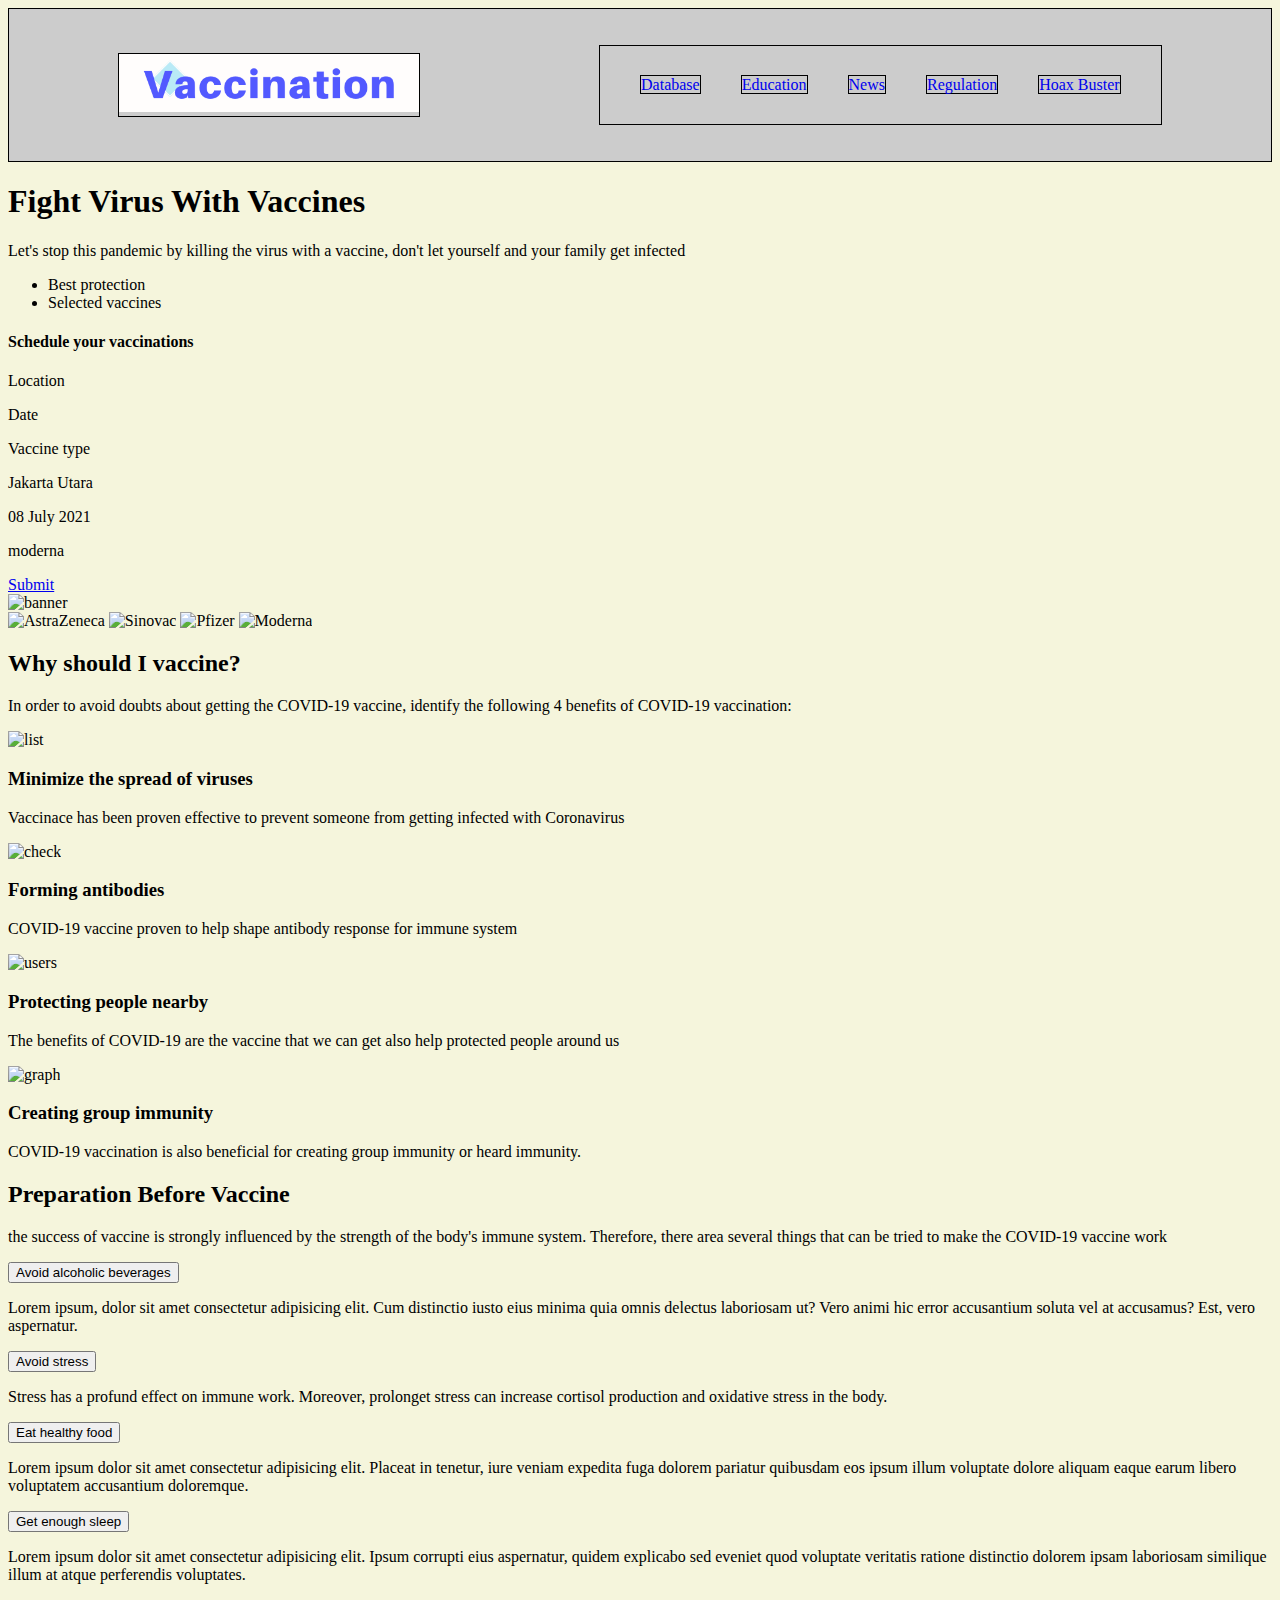
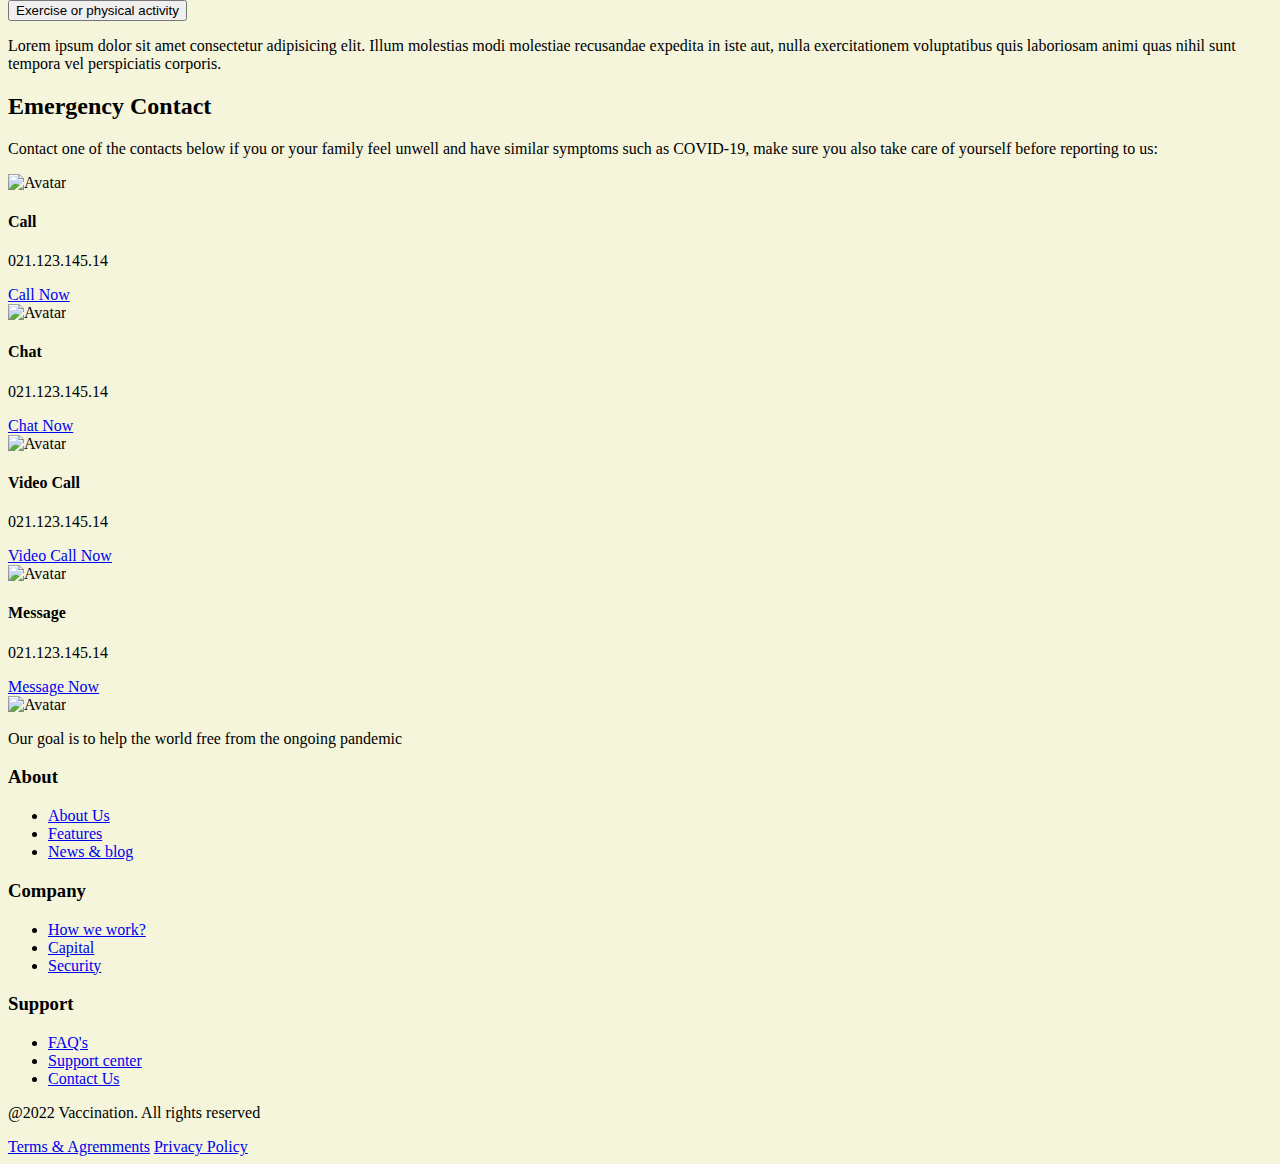
==== index.html @ 5065263d "add styles 1.0" ====
<!DOCTYPE html>
<html lang="en">
<head>
    <meta charset="UTF-8">
    <meta http-equiv="X-UA-Compatible" content="IE=edge">
    <meta name="viewport" content="width=device-width, initial-scale=1.0">
    <title>Vacunación</title>
    <link href="./styles/index.css" rel="stylesheet" type="text/css">
</head>
<body>
    <header>
        <nav class="flex-container container">
            <div class="caja">
                <img class="logo" src="./assets/img/vaccination-logo-short.png" alt="vacination-logo">
            </div>
            
            <ul class="flex-container">
                <li><a href="#database">Database</a></li>
                <li><a href="#education">Education</a></li>
                <li><a href="#news">News</a></li>
                <li><a href="#regulation">Regulation</a></li>
                <li><a href="#hoaxBuster">Hoax Buster</a></li>
            </ul>
        </nav>
        <div>
            <h1>Fight Virus With Vaccines</h1>
            <p>Let's stop this pandemic by killing the virus with a vaccine, don't let yourself and your family get infected</p>
            
            <ul>
                <li>
                    Best protection
                </li>
                <li>
                    Selected vaccines
                </li>
            </ul>

            <h4>Schedule your vaccinations</h4>
            <div>
                <p>Location</p>
                <p>Date</p>
                <p>Vaccine type</p>

                <p>Jakarta Utara</p>
                <p>08 July 2021</p>
                <p>moderna</p>

                <a href="#">Submit</a>
            </div>
            <img src="#" alt="banner">
        </div>
    </header>

    <div id="vaccines">
        <img src="#" alt="AstraZeneca">
        <img src="#" alt="Sinovac">
        <img src="#" alt="Pfizer">
        <img src="#" alt="Moderna">
    </div>

    <div>
        <h2>Why should  I vaccine?</h2>
        <p>In order to avoid doubts about getting the COVID-19 vaccine, identify the following 4 benefits of  COVID-19 vaccination:</p>

        <section>
            <img src="#" alt="list">
            <h3>Minimize the spread of viruses</h3>
            <p>Vaccinace has been proven effective to prevent someone from getting infected with Coronavirus</p>
        </section>

        <section>
            <img src="#" alt="check">
            <h3>Forming antibodies</h3>
            <p>COVID-19 vaccine proven to help shape antibody response for immune system</p>
        </section>

        <section>
            <img src="#" alt="users">
            <h3>Protecting people nearby</h3>
            <p>The benefits of COVID-19 are the vaccine that we can get also help protected people around us</p>
        </section>

        <section>
            <img src="#" alt="graph">
            <h3>Creating group immunity</h3>
            <p>COVID-19 vaccination is also beneficial for creating group immunity or heard immunity.</p>
        </section>
    </div>


    <section>
        <h2>Preparation Before Vaccine</h2>
        <p>the success of vaccine is strongly influenced by the strength of the body's immune system. Therefore, there area several things that can be tried to make the COVID-19 vaccine work</p>

        <button>Avoid alcoholic beverages</button>
        <div>
            <p>Lorem ipsum, dolor sit amet consectetur adipisicing elit. Cum distinctio iusto eius minima quia omnis delectus laboriosam ut? Vero animi hic error accusantium soluta vel at accusamus? Est, vero aspernatur.</p>
        </div>

        <button>Avoid stress</button>
        <div>
            <p>Stress has a profund effect on immune work. Moreover, prolonget stress can increase cortisol production and oxidative stress in the body.</p>
        </div>

        <button>Eat healthy food</button>
        <div>
            <p>Lorem ipsum dolor sit amet consectetur adipisicing elit. Placeat in tenetur, iure veniam expedita fuga dolorem pariatur quibusdam eos ipsum illum voluptate dolore aliquam eaque earum libero voluptatem accusantium doloremque.</p>
        </div>

        <button>Get enough sleep</button>
        <div>
            <p>Lorem ipsum dolor sit amet consectetur adipisicing elit. Ipsum corrupti eius aspernatur, quidem explicabo sed eveniet quod voluptate veritatis ratione distinctio dolorem ipsam laboriosam similique illum at atque perferendis voluptates.</p>
        </div>

        <button>Exercise or physical activity</button>
        <div>
            <p>Lorem ipsum dolor sit amet consectetur adipisicing elit. Illum molestias modi molestiae recusandae expedita in iste aut, nulla exercitationem voluptatibus quis laboriosam animi quas nihil sunt tempora vel perspiciatis corporis.</p>
        </div>
    </section>


    <div>
        <h2>Emergency Contact</h2>
        <p>Contact one of the contacts below if you or your family feel unwell and have similar symptoms such as COVID-19, make sure you also take care of yourself before reporting to us:</p>

        <div>
            <img src="img_avatar.png" alt="Avatar">
            
            <h4>Call</h4>
            <p>021.123.145.14</p>
            
            <a href="#">Call Now</a>
        </div>
        <div>
            <img src="img_avatar.png" alt="Avatar">
            
            <h4>Chat</h4>
            <p>021.123.145.14</p>
            
            <a href="#">Chat Now</a>
        </div>
        <div>
            <img src="img_avatar.png" alt="Avatar">
            
            <h4>Video Call</h4>
            <p>021.123.145.14</p>
            
            <a href="#">Video Call Now</a>
        </div>
        <div>
            <img src="img_avatar.png" alt="Avatar">
            
            <h4>Message</h4>
            <p>021.123.145.14</p>
            
            <a href="#">Message Now</a>
        </div>
    </div>
    
    <footer>
        <img src="img_avatar.png" alt="Avatar">
        <p>Our goal is to help the world free from the ongoing pandemic</p>


        <h3>About</h3>
        <ul>
            <li><a href="#about">About Us</a></li>
            <li><a href="#features">Features</a></li>
            <li><a href="#news">News & blog</a></li>
        </ul>

        <h3>Company</h3>
        <ul>
            <li><a href="#how-work">How we work?</a></li>
            <li><a href="#capital">Capital</a></li>
            <li><a href="#security">Security</a></li>
        </ul>

        <h3>Support</h3>
        <ul>
            <li><a href="#faq">FAQ's</a></li>
            <li><a href="#support">Support center</a></li>
            <li><a href="#contact">Contact Us</a></li>
        </ul>

        <p>@2022 Vaccination. All rights reserved</p>
        <a href="#">Terms & Agremments</a>
        <a href="#">Privacy Policy</a>
    </footer>
</body>
</html>
---- styles/index.css ----
body {
    background-color: beige;
}

.container {
    /* width: 90%; */
    margin: 0 auto;
}

.flex-container {
    border: 1px solid black;
    background: #ccc;
    padding: 20px;
    display: flex;
    flex-flow: row wrap;
    justify-content: space-around;
    align-items: center;
}

.caja {
    border: 1px solid black;
    width: 300px;
}

.flex-container li {
    list-style-type: none;
    padding: 10px 20px;
}

.flex-container li a {
    border: 1px solid black;
    text-decoration: none;
}

.logo {
    width: 100%;
}
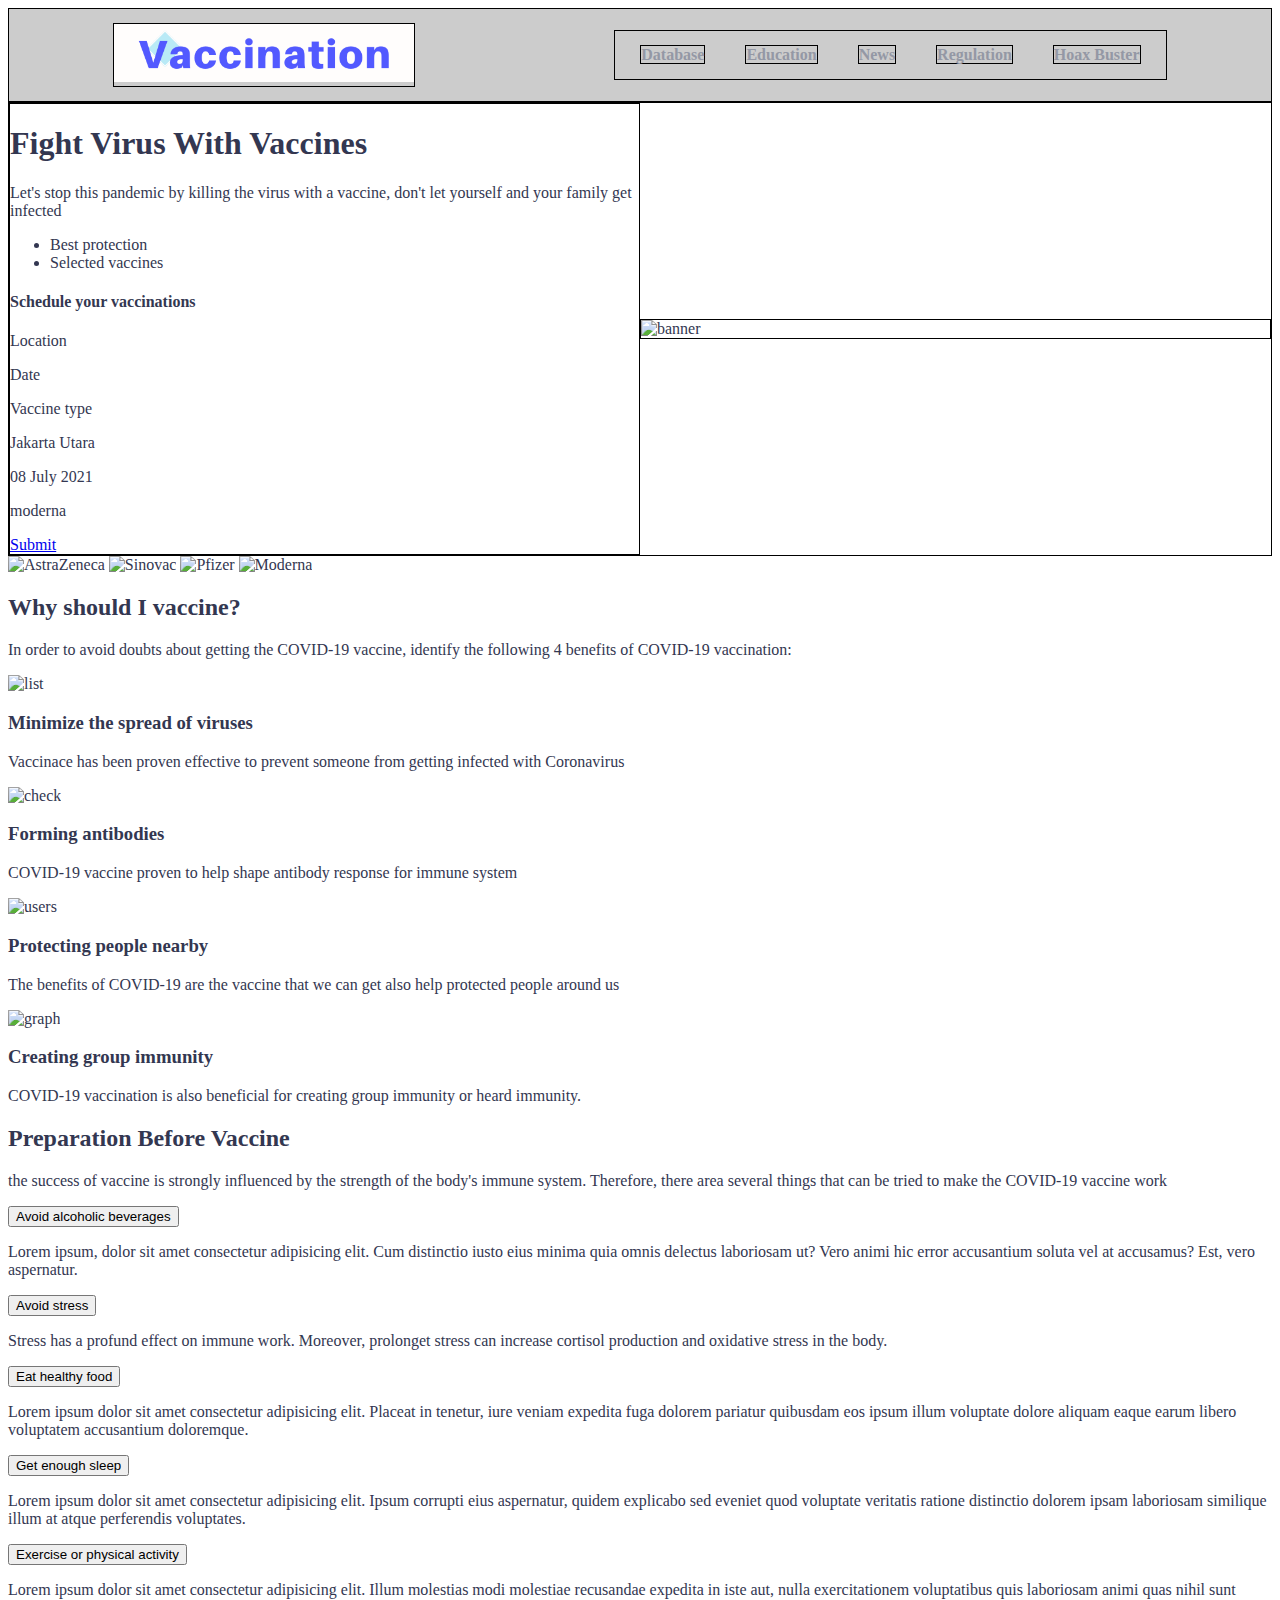
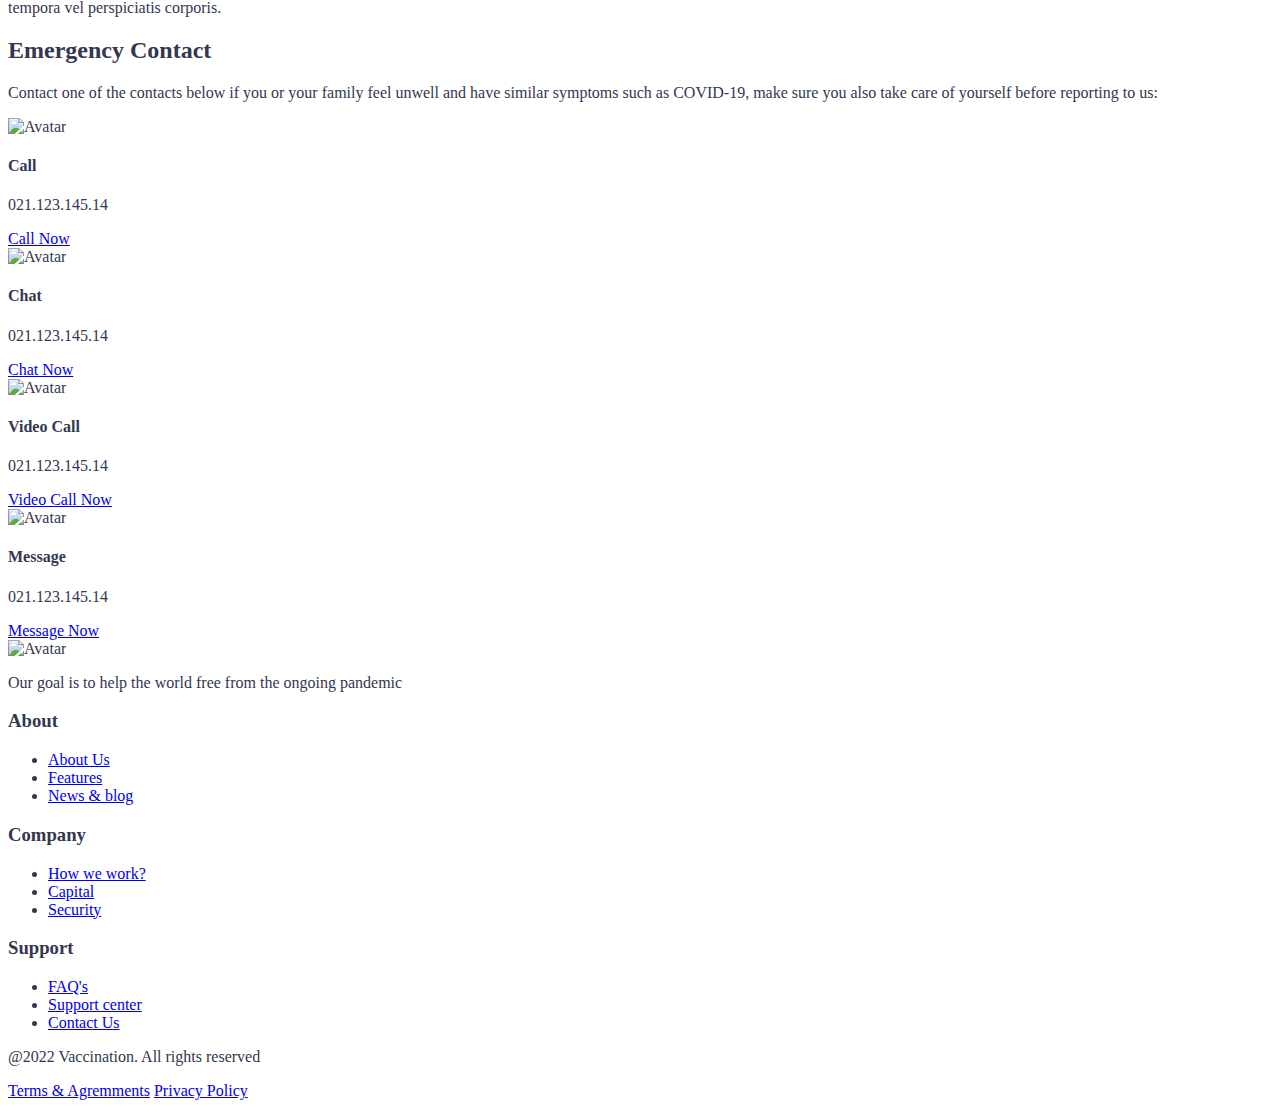
==== commit 57a676a6: "add styles 1.1" ====
--- a/index.html
+++ b/index.html
@@ -22,32 +22,37 @@
                 <li><a href="#hoaxBuster">Hoax Buster</a></li>
             </ul>
         </nav>
-        <div>
-            <h1>Fight Virus With Vaccines</h1>
-            <p>Let's stop this pandemic by killing the virus with a vaccine, don't let yourself and your family get infected</p>
+        <div class="caja-banner">
+            <div class="caja-text">
+                <h1>Fight Virus With Vaccines</h1>
+                <p>Let's stop this pandemic by killing the virus with a vaccine, don't let yourself and your family get infected</p>
+                
+                <ul>
+                    <li>
+                        Best protection
+                    </li>
+                    <li>
+                        Selected vaccines
+                    </li>
+                </ul>
+    
+                <h4>Schedule your vaccinations</h4>
+                <div>
+                    <p>Location</p>
+                    <p>Date</p>
+                    <p>Vaccine type</p>
+    
+                    <p>Jakarta Utara</p>
+                    <p>08 July 2021</p>
+                    <p>moderna</p>
+    
+                    <a href="#">Submit</a>
+                </div>
+            </div>
             
-            <ul>
-                <li>
-                    Best protection
-                </li>
-                <li>
-                    Selected vaccines
-                </li>
-            </ul>
-
-            <h4>Schedule your vaccinations</h4>
-            <div>
-                <p>Location</p>
-                <p>Date</p>
-                <p>Vaccine type</p>
-
-                <p>Jakarta Utara</p>
-                <p>08 July 2021</p>
-                <p>moderna</p>
-
-                <a href="#">Submit</a>
+            <div class="caja-img">
+                <img class="banner-principal" src="./assets/img/banner-vaccination-principal.jpg" alt="banner">
             </div>
-            <img src="#" alt="banner">
         </div>
     </header>
 
--- a/styles/index.css
+++ b/styles/index.css
@@ -1,5 +1,8 @@
 body {
-    background-color: beige;
+    font-family: 'Calibri';
+    /* color: #9498A5; */
+    color: #333751;
+    /* background-color: beige; */
 }
 
 .container {
@@ -10,7 +13,7 @@
 .flex-container {
     border: 1px solid black;
     background: #ccc;
-    padding: 20px;
+    padding: 5px;
     display: flex;
     flex-flow: row wrap;
     justify-content: space-around;
@@ -30,8 +33,31 @@
 .flex-container li a {
     border: 1px solid black;
     text-decoration: none;
+    color: #9498A5;
+    font-weight: bold;
 }
 
 .logo {
     width: 100%;
+}
+
+.caja-banner {
+    border: 1px solid black;
+    display: flex;
+    align-items: center;
+}
+
+.caja-text {
+    width: 50vw;
+    border: 1px solid black;
+}
+
+.caja-img {
+    width: 50vw;
+    border: 1px solid black;
+    background-size: cover;
+}
+
+.banner-principal {
+    width: 100%;
 }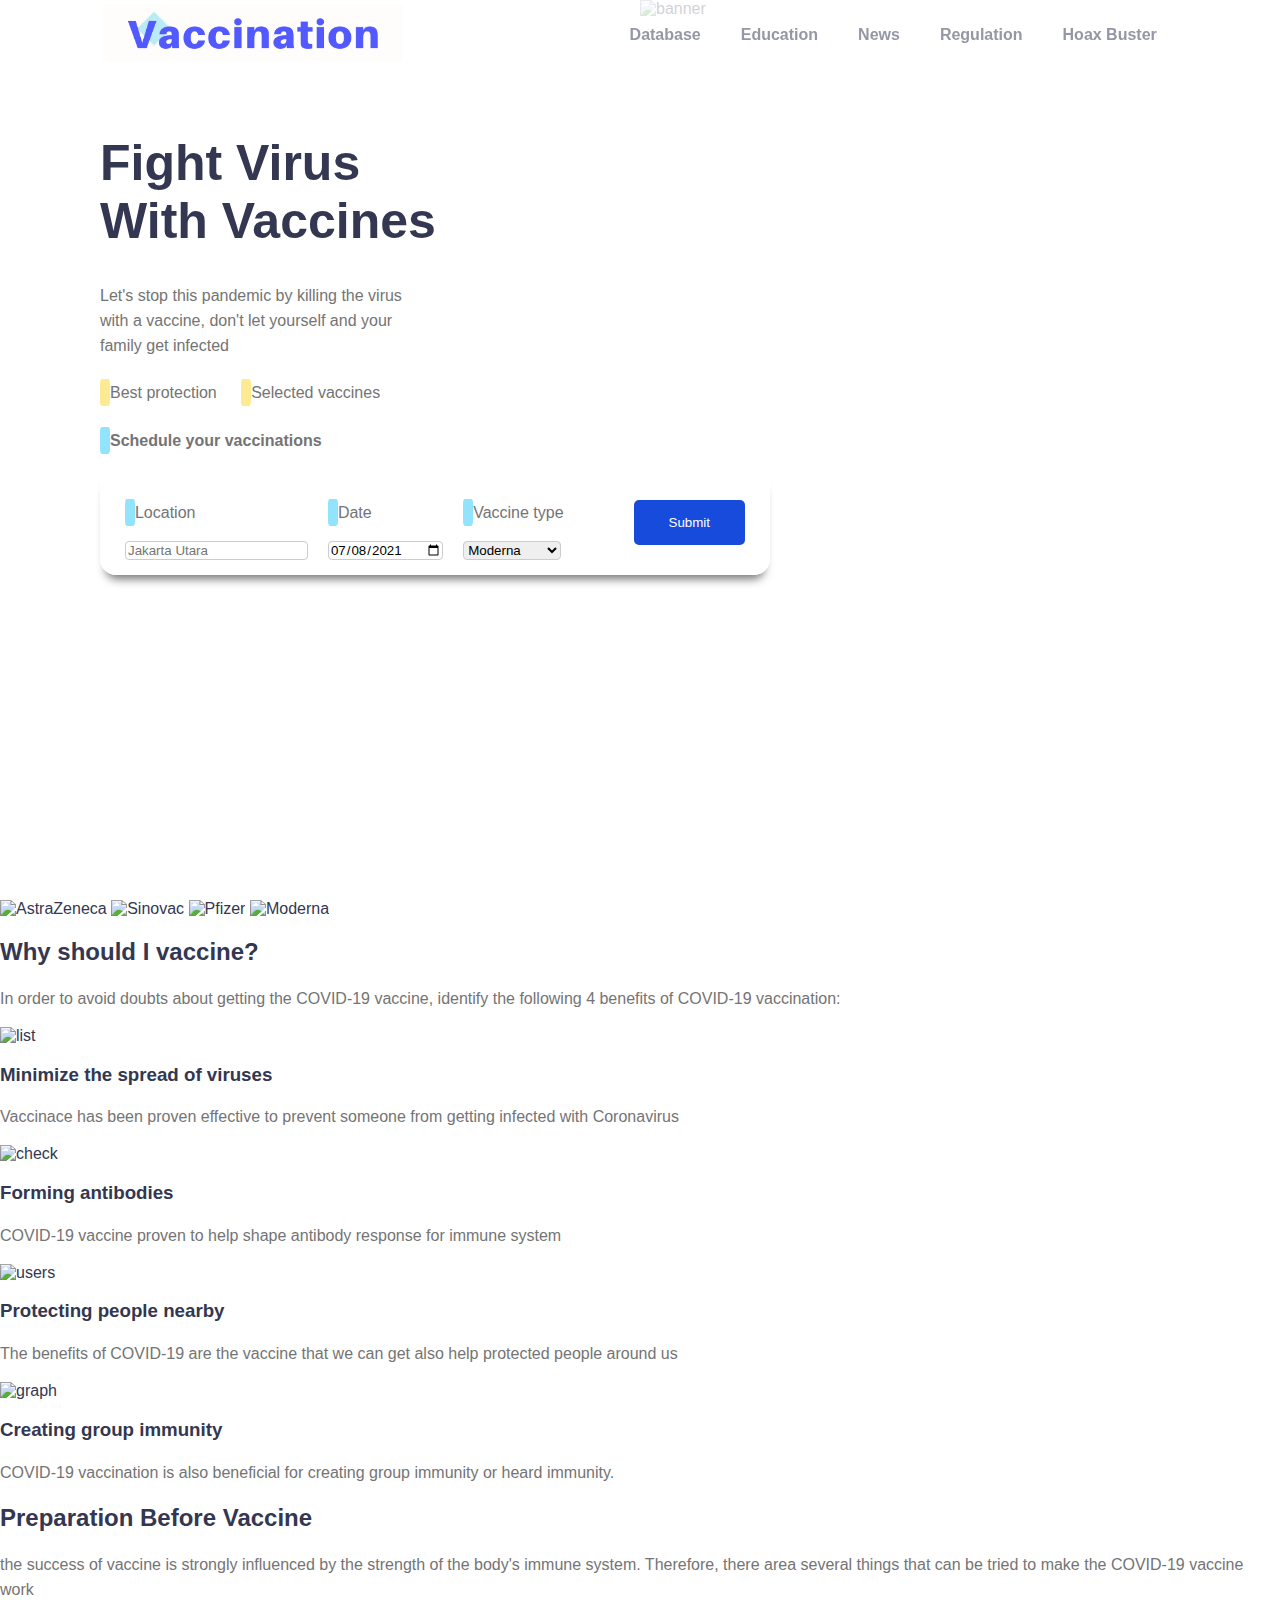
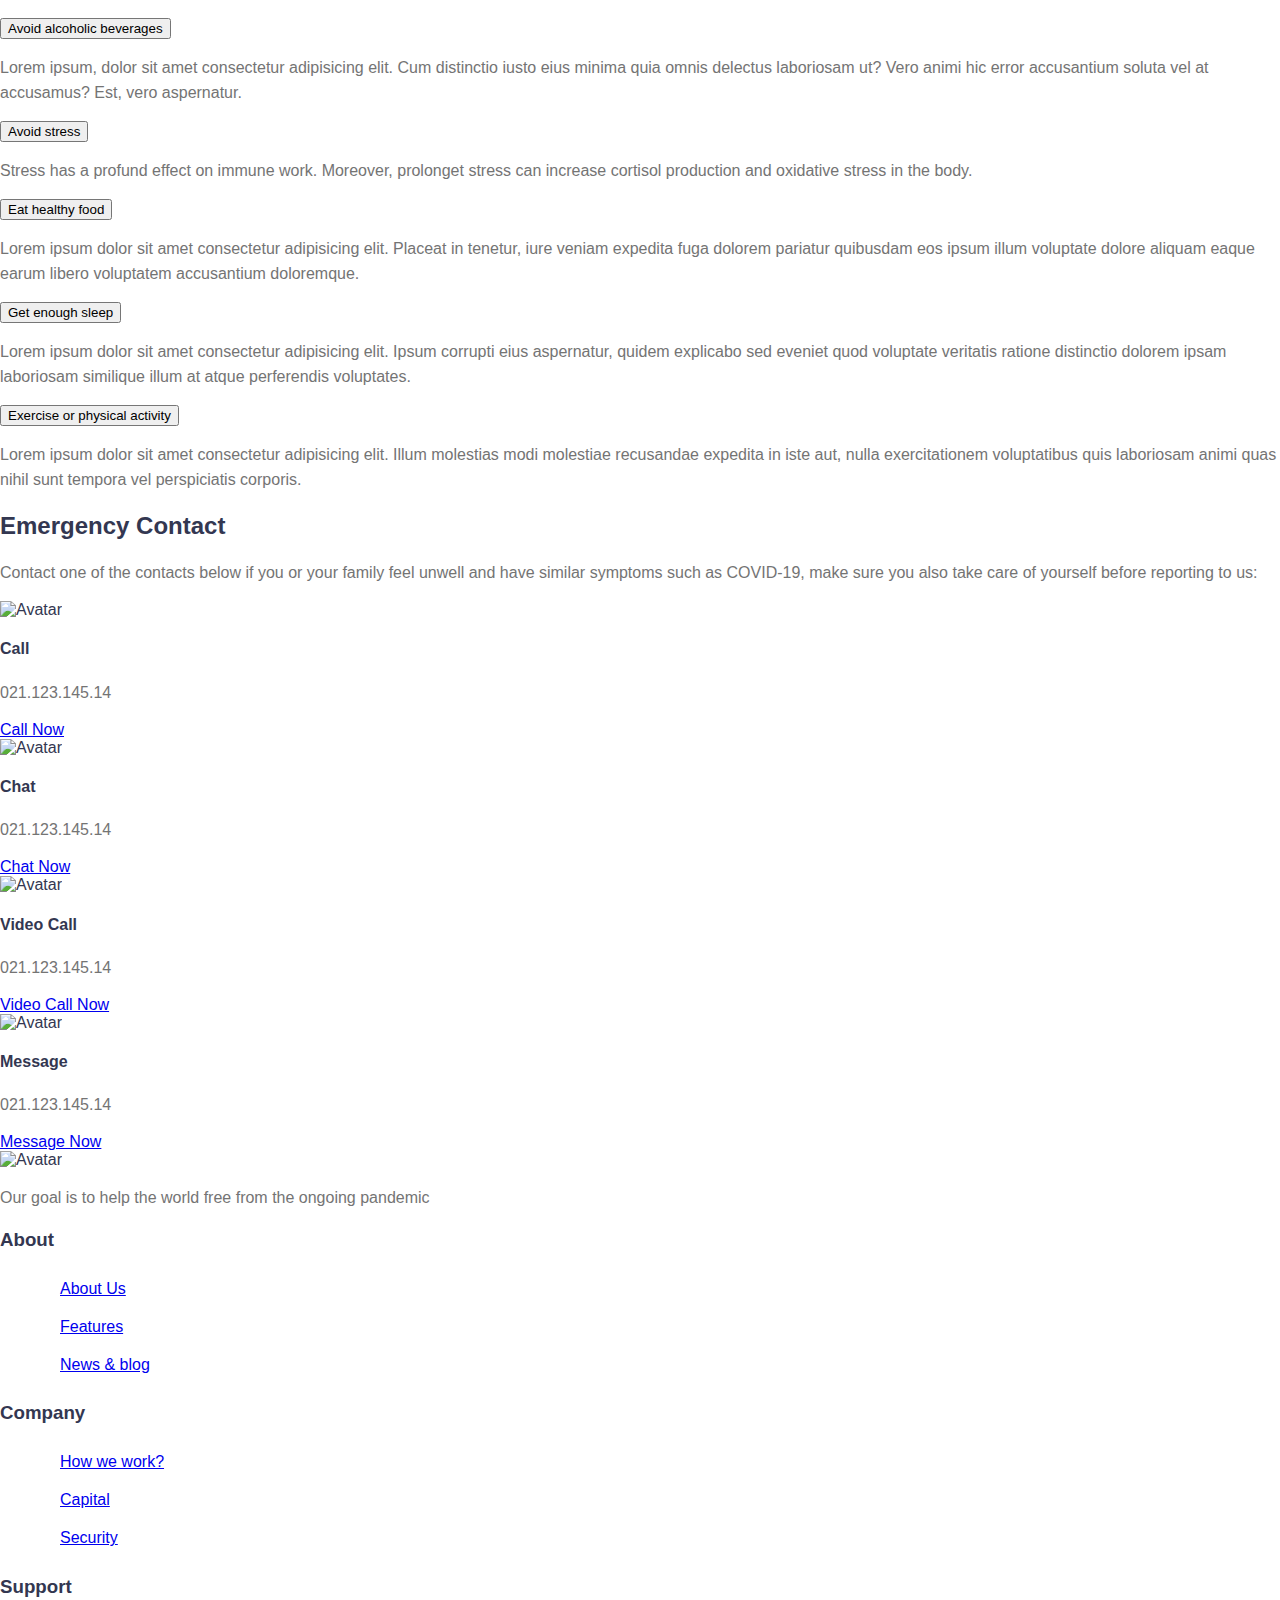
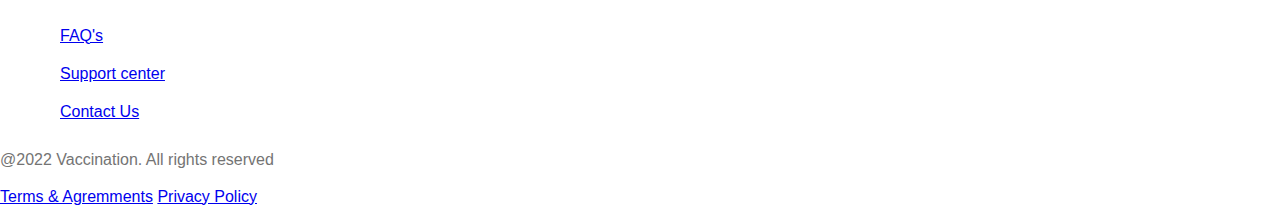
==== commit f0bd42ed: "add styles 1.2" ====
--- a/index.html
+++ b/index.html
@@ -5,48 +5,81 @@
     <meta http-equiv="X-UA-Compatible" content="IE=edge">
     <meta name="viewport" content="width=device-width, initial-scale=1.0">
     <title>Vacunación</title>
-    <link href="./styles/index.css" rel="stylesheet" type="text/css">
+    <link rel="stylesheet" href="./styles/index.css" type="text/css">
+    <script src="https://kit.fontawesome.com/80f89c982c.js" crossorigin="anonymous"></script>
 </head>
 <body>
-    <header>
-        <nav class="flex-container container">
-            <div class="caja">
-                <img class="logo" src="./assets/img/vaccination-logo-short.png" alt="vacination-logo">
-            </div>
-            
-            <ul class="flex-container">
-                <li><a href="#database">Database</a></li>
-                <li><a href="#education">Education</a></li>
-                <li><a href="#news">News</a></li>
-                <li><a href="#regulation">Regulation</a></li>
-                <li><a href="#hoaxBuster">Hoax Buster</a></li>
-            </ul>
-        </nav>
+
+    <div class="container">
+        <header>
+            <nav class="flex-container">
+                <div class="caja">
+                    <img class="logo" src="./assets/img/vaccination-logo-short.png" alt="vacination-logo">
+                </div>
+                
+                <ul class="flex-container">
+                    <li><a href="#database">Database</a></li>
+                    <li><a href="#education">Education</a></li>
+                    <li><a href="#news">News</a></li>
+                    <li><a href="#regulation">Regulation</a></li>
+                    <li><a href="#hoaxBuster">Hoax Buster</a></li>
+                </ul>
+            </nav>
+           
+        </header>
+
         <div class="caja-banner">
             <div class="caja-text">
-                <h1>Fight Virus With Vaccines</h1>
-                <p>Let's stop this pandemic by killing the virus with a vaccine, don't let yourself and your family get infected</p>
-                
-                <ul>
+                <h1>Fight Virus <br> With Vaccines</h1>
+                <p>Let's stop this pandemic by killing the virus 
+                    <br> with a vaccine, don't let yourself and your 
+                    <br> family get infected</p>
+                
+                <ul class="icons-list">
                     <li>
+                        <i class="fa-solid fa-shield-blank icon-yellow"></i>
                         Best protection
+
                     </li>
                     <li>
+                        <i class="fa-solid fa-star icon-yellow"></i>
                         Selected vaccines
                     </li>
                 </ul>
     
-                <h4>Schedule your vaccinations</h4>
-                <div>
-                    <p>Location</p>
-                    <p>Date</p>
-                    <p>Vaccine type</p>
-    
-                    <p>Jakarta Utara</p>
-                    <p>08 July 2021</p>
-                    <p>moderna</p>
-    
-                    <a href="#">Submit</a>
+                <p><i class="fa-solid fa-clock icon-blue"></i>
+                <strong>Schedule your vaccinations</strong></p>
+                <div class="schedule">
+
+                    <div>
+                        <p><i class="fa-solid fa-location-dot icon-blue"></i>
+                            Location</p>
+                        <!-- <p class="data-schedule">Jakarta Utara</p> -->
+                        <input type="text" id="cityVaccination" name="cityVaccination" placeholder="Jakarta Utara">
+                    </div>
+
+                    <div>
+                        <p><i class="fa-solid fa-calendar icon-blue"></i>
+                            Date</p>
+                        <!-- <p class="data-schedule">08 July 2021</p> -->
+                        <input type="date" id="dayVaccination" name="dayVaccination" value="2021-07-08">
+                    </div>
+
+                    <div>
+                        <p><i class="fa-solid fa-syringe icon-blue"></i>
+                            Vaccine type</p>
+                        <!-- <p class="data-schedule">Moderna</p> -->
+                        <select name="vaccine" id="vaccine">
+                            <option value="mderna">Moderna</option>
+                            <option value="astraZeneca">AstraZeneca</option>
+                            <option value="pfizer">Pfizer</option>
+                            <option value="sinovac">Sinovac</option>
+                        </select>
+                    </div>
+                   
+                    <div>
+                        <button class="btn-schedule">Submit</button>
+                    </div>
                 </div>
             </div>
             
@@ -54,143 +87,143 @@
                 <img class="banner-principal" src="./assets/img/banner-vaccination-principal.jpg" alt="banner">
             </div>
         </div>
-    </header>
-
-    <div id="vaccines">
-        <img src="#" alt="AstraZeneca">
-        <img src="#" alt="Sinovac">
-        <img src="#" alt="Pfizer">
-        <img src="#" alt="Moderna">
+
+        <div id="vaccines">
+            <img src="#" alt="AstraZeneca">
+            <img src="#" alt="Sinovac">
+            <img src="#" alt="Pfizer">
+            <img src="#" alt="Moderna">
+        </div>
+
+        <div>
+            <h2>Why should  I vaccine?</h2>
+            <p>In order to avoid doubts about getting the COVID-19 vaccine, identify the following 4 benefits of  COVID-19 vaccination:</p>
+
+            <section>
+                <img src="#" alt="list">
+                <h3>Minimize the spread of viruses</h3>
+                <p>Vaccinace has been proven effective to prevent someone from getting infected with Coronavirus</p>
+            </section>
+
+            <section>
+                <img src="#" alt="check">
+                <h3>Forming antibodies</h3>
+                <p>COVID-19 vaccine proven to help shape antibody response for immune system</p>
+            </section>
+
+            <section>
+                <img src="#" alt="users">
+                <h3>Protecting people nearby</h3>
+                <p>The benefits of COVID-19 are the vaccine that we can get also help protected people around us</p>
+            </section>
+
+            <section>
+                <img src="#" alt="graph">
+                <h3>Creating group immunity</h3>
+                <p>COVID-19 vaccination is also beneficial for creating group immunity or heard immunity.</p>
+            </section>
+        </div>
+
+
+        <section>
+            <h2>Preparation Before Vaccine</h2>
+            <p>the success of vaccine is strongly influenced by the strength of the body's immune system. Therefore, there area several things that can be tried to make the COVID-19 vaccine work</p>
+
+            <button>Avoid alcoholic beverages</button>
+            <div>
+                <p>Lorem ipsum, dolor sit amet consectetur adipisicing elit. Cum distinctio iusto eius minima quia omnis delectus laboriosam ut? Vero animi hic error accusantium soluta vel at accusamus? Est, vero aspernatur.</p>
+            </div>
+
+            <button>Avoid stress</button>
+            <div>
+                <p>Stress has a profund effect on immune work. Moreover, prolonget stress can increase cortisol production and oxidative stress in the body.</p>
+            </div>
+
+            <button>Eat healthy food</button>
+            <div>
+                <p>Lorem ipsum dolor sit amet consectetur adipisicing elit. Placeat in tenetur, iure veniam expedita fuga dolorem pariatur quibusdam eos ipsum illum voluptate dolore aliquam eaque earum libero voluptatem accusantium doloremque.</p>
+            </div>
+
+            <button>Get enough sleep</button>
+            <div>
+                <p>Lorem ipsum dolor sit amet consectetur adipisicing elit. Ipsum corrupti eius aspernatur, quidem explicabo sed eveniet quod voluptate veritatis ratione distinctio dolorem ipsam laboriosam similique illum at atque perferendis voluptates.</p>
+            </div>
+
+            <button>Exercise or physical activity</button>
+            <div>
+                <p>Lorem ipsum dolor sit amet consectetur adipisicing elit. Illum molestias modi molestiae recusandae expedita in iste aut, nulla exercitationem voluptatibus quis laboriosam animi quas nihil sunt tempora vel perspiciatis corporis.</p>
+            </div>
+        </section>
+
+
+        <div>
+            <h2>Emergency Contact</h2>
+            <p>Contact one of the contacts below if you or your family feel unwell and have similar symptoms such as COVID-19, make sure you also take care of yourself before reporting to us:</p>
+
+            <div>
+                <img src="img_avatar.png" alt="Avatar">
+                
+                <h4>Call</h4>
+                <p>021.123.145.14</p>
+                
+                <a href="#">Call Now</a>
+            </div>
+            <div>
+                <img src="img_avatar.png" alt="Avatar">
+                
+                <h4>Chat</h4>
+                <p>021.123.145.14</p>
+                
+                <a href="#">Chat Now</a>
+            </div>
+            <div>
+                <img src="img_avatar.png" alt="Avatar">
+                
+                <h4>Video Call</h4>
+                <p>021.123.145.14</p>
+                
+                <a href="#">Video Call Now</a>
+            </div>
+            <div>
+                <img src="img_avatar.png" alt="Avatar">
+                
+                <h4>Message</h4>
+                <p>021.123.145.14</p>
+                
+                <a href="#">Message Now</a>
+            </div>
+        </div>
+        
+        <footer>
+            <img src="img_avatar.png" alt="Avatar">
+            <p>Our goal is to help the world free from the ongoing pandemic</p>
+
+
+            <h3>About</h3>
+            <ul>
+                <li><a href="#about">About Us</a></li>
+                <li><a href="#features">Features</a></li>
+                <li><a href="#news">News & blog</a></li>
+            </ul>
+
+            <h3>Company</h3>
+            <ul>
+                <li><a href="#how-work">How we work?</a></li>
+                <li><a href="#capital">Capital</a></li>
+                <li><a href="#security">Security</a></li>
+            </ul>
+
+            <h3>Support</h3>
+            <ul>
+                <li><a href="#faq">FAQ's</a></li>
+                <li><a href="#support">Support center</a></li>
+                <li><a href="#contact">Contact Us</a></li>
+            </ul>
+
+            <p>@2022 Vaccination. All rights reserved</p>
+            <a href="#">Terms & Agremments</a>
+            <a href="#">Privacy Policy</a>
+        </footer>
     </div>
-
-    <div>
-        <h2>Why should  I vaccine?</h2>
-        <p>In order to avoid doubts about getting the COVID-19 vaccine, identify the following 4 benefits of  COVID-19 vaccination:</p>
-
-        <section>
-            <img src="#" alt="list">
-            <h3>Minimize the spread of viruses</h3>
-            <p>Vaccinace has been proven effective to prevent someone from getting infected with Coronavirus</p>
-        </section>
-
-        <section>
-            <img src="#" alt="check">
-            <h3>Forming antibodies</h3>
-            <p>COVID-19 vaccine proven to help shape antibody response for immune system</p>
-        </section>
-
-        <section>
-            <img src="#" alt="users">
-            <h3>Protecting people nearby</h3>
-            <p>The benefits of COVID-19 are the vaccine that we can get also help protected people around us</p>
-        </section>
-
-        <section>
-            <img src="#" alt="graph">
-            <h3>Creating group immunity</h3>
-            <p>COVID-19 vaccination is also beneficial for creating group immunity or heard immunity.</p>
-        </section>
-    </div>
-
-
-    <section>
-        <h2>Preparation Before Vaccine</h2>
-        <p>the success of vaccine is strongly influenced by the strength of the body's immune system. Therefore, there area several things that can be tried to make the COVID-19 vaccine work</p>
-
-        <button>Avoid alcoholic beverages</button>
-        <div>
-            <p>Lorem ipsum, dolor sit amet consectetur adipisicing elit. Cum distinctio iusto eius minima quia omnis delectus laboriosam ut? Vero animi hic error accusantium soluta vel at accusamus? Est, vero aspernatur.</p>
-        </div>
-
-        <button>Avoid stress</button>
-        <div>
-            <p>Stress has a profund effect on immune work. Moreover, prolonget stress can increase cortisol production and oxidative stress in the body.</p>
-        </div>
-
-        <button>Eat healthy food</button>
-        <div>
-            <p>Lorem ipsum dolor sit amet consectetur adipisicing elit. Placeat in tenetur, iure veniam expedita fuga dolorem pariatur quibusdam eos ipsum illum voluptate dolore aliquam eaque earum libero voluptatem accusantium doloremque.</p>
-        </div>
-
-        <button>Get enough sleep</button>
-        <div>
-            <p>Lorem ipsum dolor sit amet consectetur adipisicing elit. Ipsum corrupti eius aspernatur, quidem explicabo sed eveniet quod voluptate veritatis ratione distinctio dolorem ipsam laboriosam similique illum at atque perferendis voluptates.</p>
-        </div>
-
-        <button>Exercise or physical activity</button>
-        <div>
-            <p>Lorem ipsum dolor sit amet consectetur adipisicing elit. Illum molestias modi molestiae recusandae expedita in iste aut, nulla exercitationem voluptatibus quis laboriosam animi quas nihil sunt tempora vel perspiciatis corporis.</p>
-        </div>
-    </section>
-
-
-    <div>
-        <h2>Emergency Contact</h2>
-        <p>Contact one of the contacts below if you or your family feel unwell and have similar symptoms such as COVID-19, make sure you also take care of yourself before reporting to us:</p>
-
-        <div>
-            <img src="img_avatar.png" alt="Avatar">
-            
-            <h4>Call</h4>
-            <p>021.123.145.14</p>
-            
-            <a href="#">Call Now</a>
-        </div>
-        <div>
-            <img src="img_avatar.png" alt="Avatar">
-            
-            <h4>Chat</h4>
-            <p>021.123.145.14</p>
-            
-            <a href="#">Chat Now</a>
-        </div>
-        <div>
-            <img src="img_avatar.png" alt="Avatar">
-            
-            <h4>Video Call</h4>
-            <p>021.123.145.14</p>
-            
-            <a href="#">Video Call Now</a>
-        </div>
-        <div>
-            <img src="img_avatar.png" alt="Avatar">
-            
-            <h4>Message</h4>
-            <p>021.123.145.14</p>
-            
-            <a href="#">Message Now</a>
-        </div>
-    </div>
-    
-    <footer>
-        <img src="img_avatar.png" alt="Avatar">
-        <p>Our goal is to help the world free from the ongoing pandemic</p>
-
-
-        <h3>About</h3>
-        <ul>
-            <li><a href="#about">About Us</a></li>
-            <li><a href="#features">Features</a></li>
-            <li><a href="#news">News & blog</a></li>
-        </ul>
-
-        <h3>Company</h3>
-        <ul>
-            <li><a href="#how-work">How we work?</a></li>
-            <li><a href="#capital">Capital</a></li>
-            <li><a href="#security">Security</a></li>
-        </ul>
-
-        <h3>Support</h3>
-        <ul>
-            <li><a href="#faq">FAQ's</a></li>
-            <li><a href="#support">Support center</a></li>
-            <li><a href="#contact">Contact Us</a></li>
-        </ul>
-
-        <p>@2022 Vaccination. All rights reserved</p>
-        <a href="#">Terms & Agremments</a>
-        <a href="#">Privacy Policy</a>
-    </footer>
 </body>
 </html>--- a/styles/index.css
+++ b/styles/index.css
@@ -1,7 +1,10 @@
 body {
-    font-family: 'Calibri';
+    /* font-family: 'Calibri'; */
     /* color: #9498A5; */
+    /* font-family:'Lucida Sans', 'Lucida Sans Regular', 'Lucida Grande', 'Lucida Sans Unicode', Geneva, Verdana, sans-serif; */
+    font-family: Verdana, Geneva, Tahoma, sans-serif;
     color: #333751;
+    margin: 0px;
     /* background-color: beige; */
 }
 
@@ -10,10 +13,14 @@
     margin: 0 auto;
 }
 
+nav {
+    position: fixed;
+    background-color: #ffffffc5;
+    width: 100%;
+}
+
 .flex-container {
-    border: 1px solid black;
-    background: #ccc;
-    padding: 5px;
+    padding: 0px 0px 0px 0px;
     display: flex;
     flex-flow: row wrap;
     justify-content: space-around;
@@ -21,17 +28,16 @@
 }
 
 .caja {
-    border: 1px solid black;
     width: 300px;
 }
 
-.flex-container li {
+li {
     list-style-type: none;
     padding: 10px 20px;
 }
 
 .flex-container li a {
-    border: 1px solid black;
+    /* border: 1px solid black; */
     text-decoration: none;
     color: #9498A5;
     font-weight: bold;
@@ -42,22 +48,94 @@
 }
 
 .caja-banner {
-    border: 1px solid black;
+    height: 100vh;
     display: flex;
-    align-items: center;
+    align-items: stretch;
+    justify-content: center;
 }
 
 .caja-text {
-    width: 50vw;
-    border: 1px solid black;
+    width: calc(50vw - 200px);
+    margin: 0 auto;
+    padding: 100px;
+}
+
+h1 {
+    font-size: 50px;
+    color: #333751;
+}
+
+p {
+    color:#747474;
+    line-height: 25px;
 }
 
 .caja-img {
     width: 50vw;
-    border: 1px solid black;
-    background-size: cover;
+    z-index: -1;
 }
 
 .banner-principal {
     width: 100%;
-}+    height: 100vh;
+    background-position: center center;
+    object-fit: cover;
+}
+
+.icons-list, .icons-list li:first-child{
+    padding: 0px;
+}
+
+.icons-list li {
+    display: inline-block;
+    color:#747474;
+}
+
+.icon-yellow {
+    background-color: #fcdb4696;
+    padding: 5px;
+    color: #ffd900ef;
+    border-radius: 20%;
+}
+
+.icon-blue {
+    background-color: #46d1fc96;
+    padding: 5px;
+    color: #00ccffef;
+    border-radius: 20%;
+}
+
+.schedule {
+    display: flex;
+    flex-flow: row wrap;
+    align-items: center;
+    justify-content: space-around;
+    width: 50vw;
+    padding: 15px;
+    /* border: 1px solid black; */
+    background-color: #ffffffc5;
+    box-shadow: 0px 10px 10px -6px #747474;
+    border-radius: 16px;
+}
+
+.data-schedule {
+    padding-left: 30px;
+    font-size: 15px;
+    font-weight: bold;
+}
+
+.btn-schedule {
+    background-color: #164BDC;
+    color: white;
+    border-radius: 5px;
+    border: none;
+    padding: 15px 35px;
+    margin-left: 50px;
+    /* border: 1px solid black; */
+}
+
+input, select{
+    border-radius: 4px;
+    border: 1px solid #ccc;
+    font-family: Verdana, Geneva, Tahoma, sans-serif;
+}
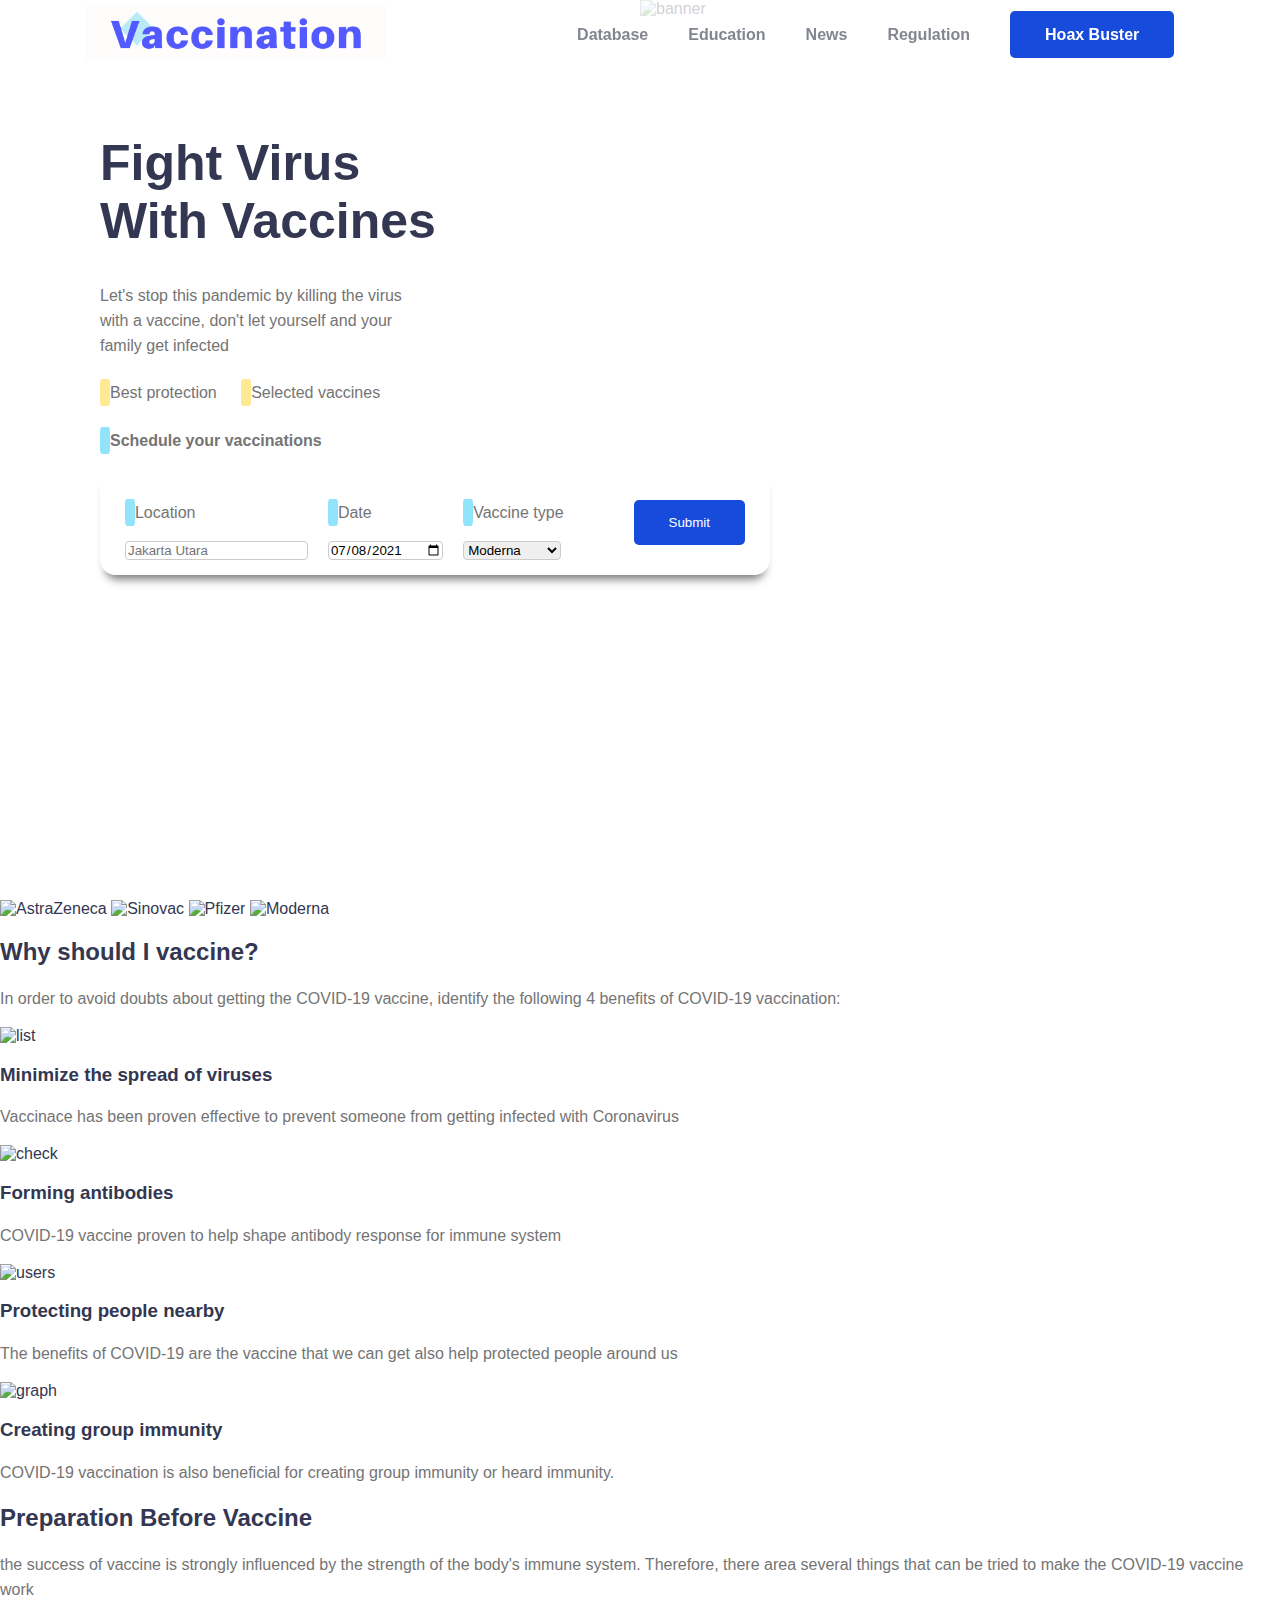
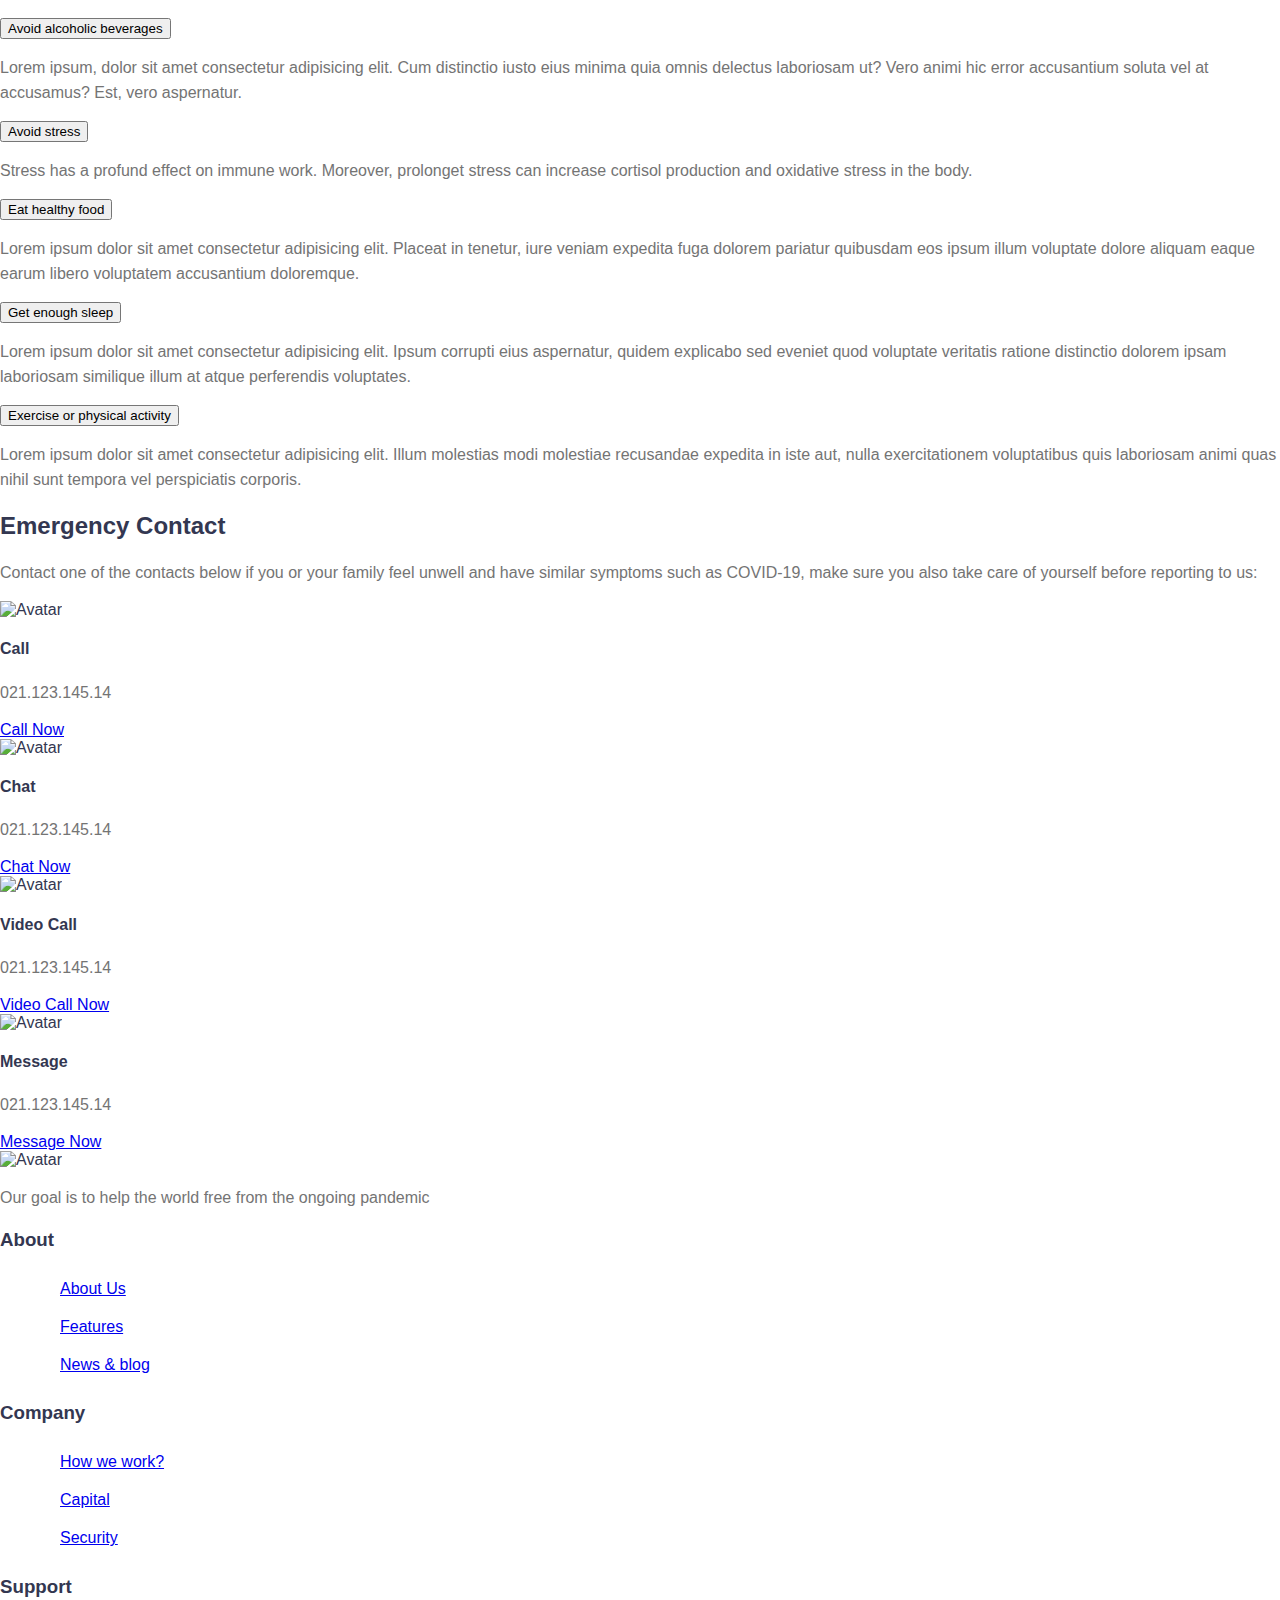
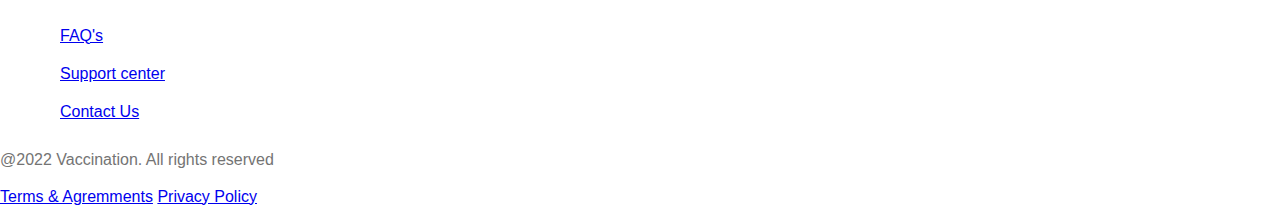
==== commit 06cc1d65: "add styles 1.3" ====
--- a/index.html
+++ b/index.html
@@ -22,7 +22,7 @@
                     <li><a href="#education">Education</a></li>
                     <li><a href="#news">News</a></li>
                     <li><a href="#regulation">Regulation</a></li>
-                    <li><a href="#hoaxBuster">Hoax Buster</a></li>
+                    <li><a class="btn-nav" href="#hoaxBuster">Hoax Buster</a></li>
                 </ul>
             </nav>
            
--- a/styles/index.css
+++ b/styles/index.css
@@ -39,7 +39,7 @@
 .flex-container li a {
     /* border: 1px solid black; */
     text-decoration: none;
-    color: #9498A5;
+    color: #838691;
     font-weight: bold;
 }
 
@@ -134,6 +134,14 @@
     /* border: 1px solid black; */
 }
 
+.flex-container li .btn-nav {
+    background-color: #164BDC;
+    color: white;
+    border-radius: 5px;
+    border: none;
+    padding: 15px 35px;
+}
+
 input, select{
     border-radius: 4px;
     border: 1px solid #ccc;
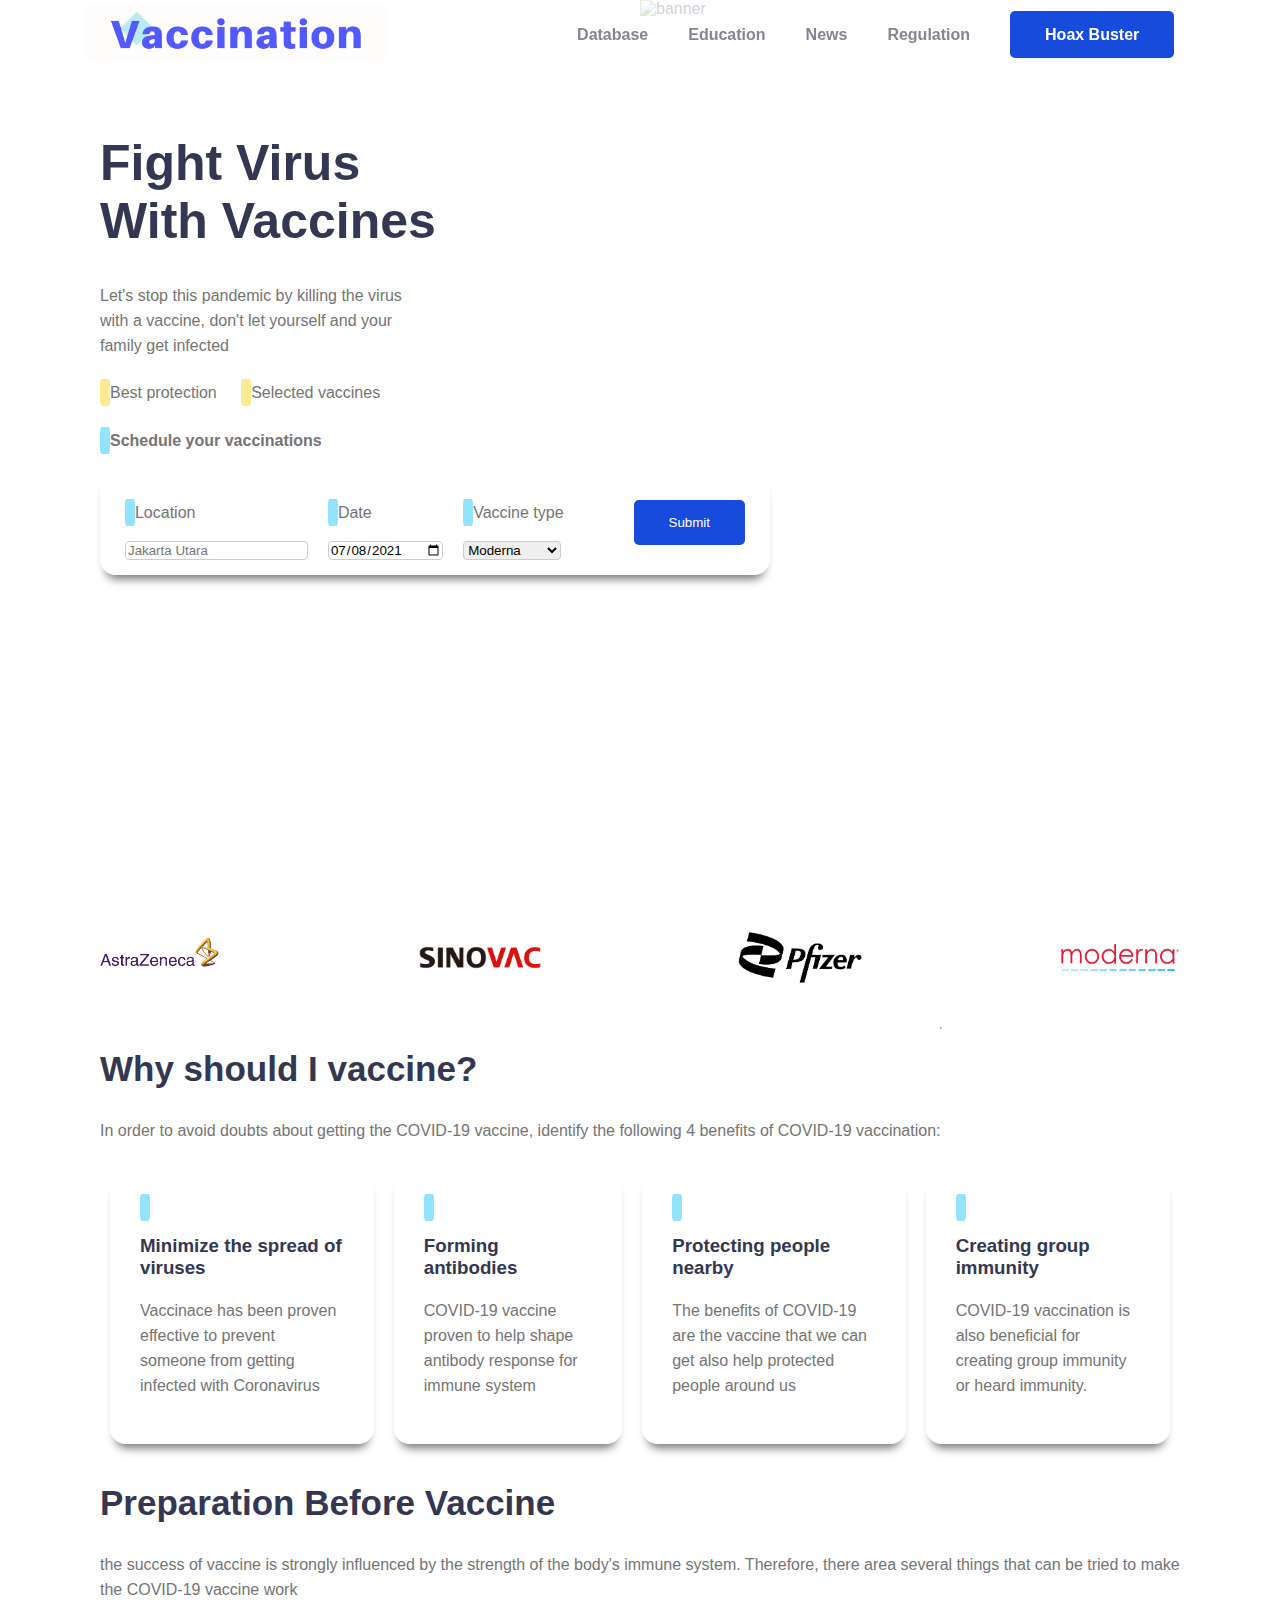
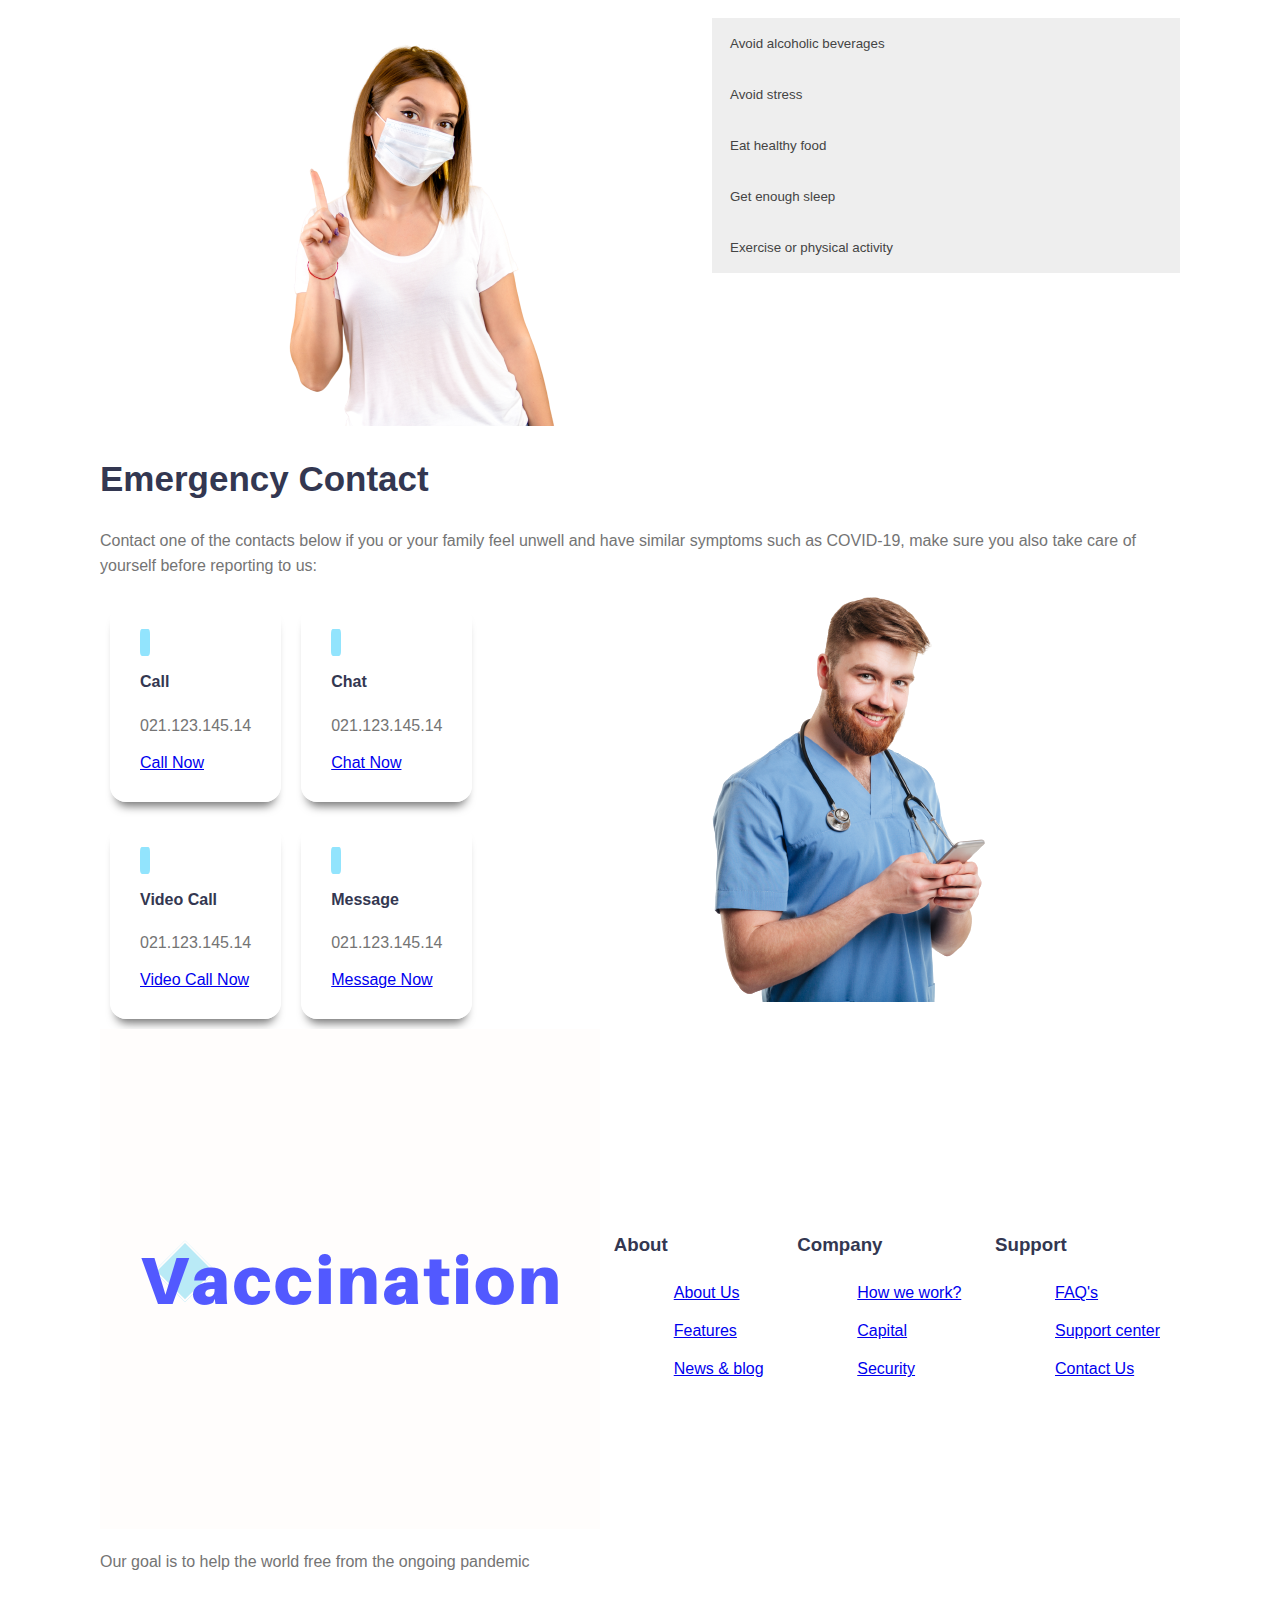
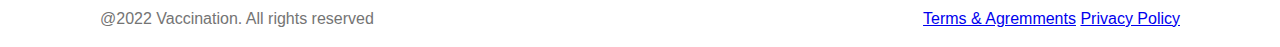
==== commit 4f5675c6: "add styles 1.4" ====
--- a/index.html
+++ b/index.html
@@ -88,142 +88,189 @@
             </div>
         </div>
 
-        <div id="vaccines">
-            <img src="#" alt="AstraZeneca">
-            <img src="#" alt="Sinovac">
-            <img src="#" alt="Pfizer">
-            <img src="#" alt="Moderna">
-        </div>
-
-        <div>
-            <h2>Why should  I vaccine?</h2>
-            <p>In order to avoid doubts about getting the COVID-19 vaccine, identify the following 4 benefits of  COVID-19 vaccination:</p>
-
-            <section>
-                <img src="#" alt="list">
-                <h3>Minimize the spread of viruses</h3>
-                <p>Vaccinace has been proven effective to prevent someone from getting infected with Coronavirus</p>
-            </section>
-
-            <section>
-                <img src="#" alt="check">
-                <h3>Forming antibodies</h3>
-                <p>COVID-19 vaccine proven to help shape antibody response for immune system</p>
-            </section>
-
-            <section>
-                <img src="#" alt="users">
-                <h3>Protecting people nearby</h3>
-                <p>The benefits of COVID-19 are the vaccine that we can get also help protected people around us</p>
-            </section>
-
-            <section>
-                <img src="#" alt="graph">
-                <h3>Creating group immunity</h3>
-                <p>COVID-19 vaccination is also beneficial for creating group immunity or heard immunity.</p>
-            </section>
-        </div>
-
-
-        <section>
+        <section id="vaccines" class="caja-vaccines">
+            <div class="vaccine"><img src="./assets/img/logo-astrazeneca.png" alt="AstraZeneca"></div>
+            <div class="vaccine"><img src="./assets/img/logo-sinovac.png" alt="Sinovac"></div>
+            <div class="vaccine"><img src="./assets/img/logo-pfizer.png" alt="Pfizer"></div>
+            <div class="vaccine"><img src="./assets/img/logo-moderna.png" alt="Moderna"></div>
+        </section>
+
+        <section id="why" class="section-container">
+            <div class="why-should">
+                <div>
+                    <h2>Why should  I vaccine?</h2>
+                    <p>In order to avoid doubts about getting the COVID-19 vaccine, identify the following 4 benefits of  COVID-19 vaccination:</p>
+                </div>
+
+                <div>
+                    <hr>
+                </div>
+            </div>
+
+            <div class="reasons">            
+                <div class="caja-reason">
+                    <i class="fa-solid fa-sliders icon-blue"></i>
+                    <h3>Minimize the spread of viruses</h3>
+                    <p>Vaccinace has been proven effective to prevent someone from getting infected with Coronavirus</p>
+                </div>
+
+                <div class="caja-reason">
+                    <i class="fa-solid fa-shield-blank icon-blue"></i>
+                    <h3>Forming antibodies</h3>
+                    <p>COVID-19 vaccine proven to help shape antibody response for immune system</p>
+                </div>
+
+                <div class="caja-reason">
+                    <i class="fa-solid fa-users icon-blue"></i>
+                    <h3>Protecting people nearby</h3>
+                    <p>The benefits of COVID-19 are the vaccine that we can get also help protected people around us</p>
+                </div>
+
+                <div class="caja-reason">
+                    <i class="fa-solid fa-chart-line icon-blue"></i>
+                    <h3>Creating group immunity</h3>
+                    <p>COVID-19 vaccination is also beneficial for creating group immunity or heard immunity.</p>
+                </div>
+            </div>
+        </section>
+
+
+        <section class="section-container">
             <h2>Preparation Before Vaccine</h2>
             <p>the success of vaccine is strongly influenced by the strength of the body's immune system. Therefore, there area several things that can be tried to make the COVID-19 vaccine work</p>
 
-            <button>Avoid alcoholic beverages</button>
+            <div class="caja-preparation">
+                <div>
+                    <img src="./assets/img/banner-secondary.png">
+                </div>
+                
+                <div>
+                    <button class="accordion">Avoid alcoholic beverages</button>
+                    <div class="panel">
+                        <p>Lorem ipsum, dolor sit amet consectetur adipisicing elit. Cum distinctio iusto eius minima quia omnis delectus laboriosam ut? Vero animi hic error accusantium soluta vel at accusamus? Est, vero aspernatur.</p>
+                    </div>
+
+                    <button class="accordion">Avoid stress</button>
+                    <div class="panel">
+                        <p>Stress has a profund effect on immune work. Moreover, prolonget stress can increase cortisol production and oxidative stress in the body.</p>
+                    </div>
+
+                    <button class="accordion">Eat healthy food</button>
+                    <div class="panel">
+                        <p>Lorem ipsum dolor sit amet consectetur adipisicing elit. Placeat in tenetur, iure veniam expedita fuga dolorem pariatur quibusdam eos ipsum illum voluptate dolore aliquam eaque earum libero voluptatem accusantium doloremque.</p>
+                    </div>
+
+                    <button class="accordion">Get enough sleep</button>
+                    <div class="panel">
+                        <p>Lorem ipsum dolor sit amet consectetur adipisicing elit. Ipsum corrupti eius aspernatur, quidem explicabo sed eveniet quod voluptate veritatis ratione distinctio dolorem ipsam laboriosam similique illum at atque perferendis voluptates.</p>
+                    </div>
+
+                    <button class="accordion">Exercise or physical activity</button>
+                    <div class="panel">
+                        <p>Lorem ipsum dolor sit amet consectetur adipisicing elit. Illum molestias modi molestiae recusandae expedita in iste aut, nulla exercitationem voluptatibus quis laboriosam animi quas nihil sunt tempora vel perspiciatis corporis.</p>
+                    </div>
+                </div>
+            </div>
+        </section>
+
+
+        <section class="section-container">
             <div>
-                <p>Lorem ipsum, dolor sit amet consectetur adipisicing elit. Cum distinctio iusto eius minima quia omnis delectus laboriosam ut? Vero animi hic error accusantium soluta vel at accusamus? Est, vero aspernatur.</p>
-            </div>
-
-            <button>Avoid stress</button>
-            <div>
-                <p>Stress has a profund effect on immune work. Moreover, prolonget stress can increase cortisol production and oxidative stress in the body.</p>
-            </div>
-
-            <button>Eat healthy food</button>
-            <div>
-                <p>Lorem ipsum dolor sit amet consectetur adipisicing elit. Placeat in tenetur, iure veniam expedita fuga dolorem pariatur quibusdam eos ipsum illum voluptate dolore aliquam eaque earum libero voluptatem accusantium doloremque.</p>
-            </div>
-
-            <button>Get enough sleep</button>
-            <div>
-                <p>Lorem ipsum dolor sit amet consectetur adipisicing elit. Ipsum corrupti eius aspernatur, quidem explicabo sed eveniet quod voluptate veritatis ratione distinctio dolorem ipsam laboriosam similique illum at atque perferendis voluptates.</p>
-            </div>
-
-            <button>Exercise or physical activity</button>
-            <div>
-                <p>Lorem ipsum dolor sit amet consectetur adipisicing elit. Illum molestias modi molestiae recusandae expedita in iste aut, nulla exercitationem voluptatibus quis laboriosam animi quas nihil sunt tempora vel perspiciatis corporis.</p>
-            </div>
-        </section>
-
-
-        <div>
-            <h2>Emergency Contact</h2>
-            <p>Contact one of the contacts below if you or your family feel unwell and have similar symptoms such as COVID-19, make sure you also take care of yourself before reporting to us:</p>
-
-            <div>
-                <img src="img_avatar.png" alt="Avatar">
-                
-                <h4>Call</h4>
-                <p>021.123.145.14</p>
-                
-                <a href="#">Call Now</a>
-            </div>
-            <div>
-                <img src="img_avatar.png" alt="Avatar">
-                
-                <h4>Chat</h4>
-                <p>021.123.145.14</p>
-                
-                <a href="#">Chat Now</a>
-            </div>
-            <div>
-                <img src="img_avatar.png" alt="Avatar">
-                
-                <h4>Video Call</h4>
-                <p>021.123.145.14</p>
-                
-                <a href="#">Video Call Now</a>
-            </div>
-            <div>
-                <img src="img_avatar.png" alt="Avatar">
-                
-                <h4>Message</h4>
-                <p>021.123.145.14</p>
-                
-                <a href="#">Message Now</a>
-            </div>
-        </div>
+                <h2>Emergency Contact</h2>
+                <p>Contact one of the contacts below if you or your family feel unwell and have similar symptoms such as COVID-19, make sure you also take care of yourself before reporting to us:</p>
+            </div>
+
+            <div class="contacts">
+                <div class="caja-contact">
+                    <div class="caja-reason">
+                        <i class="fa-solid fa-sliders icon-blue"></i>
+                        
+                        <h4>Call</h4>
+                        <p>021.123.145.14</p>
+                        
+                        <a href="#">Call Now</a>
+                    </div>
+                    <div class="caja-reason">
+                        <i class="fa-solid fa-sliders icon-blue"></i>
+                        
+                        <h4>Chat</h4>
+                        <p>021.123.145.14</p>
+                        
+                        <a href="#">Chat Now</a>
+                    </div>
+                    <div class="caja-reason">
+                        <i class="fa-solid fa-sliders icon-blue"></i>
+                        
+                        <h4>Video Call</h4>
+                        <p>021.123.145.14</p>
+                        
+                        <a href="#">Video Call Now</a>
+                    </div>
+                    <div class="caja-reason">
+                        <i class="fa-solid fa-sliders icon-blue"></i>
+                        
+                        <h4>Message</h4>
+                        <p>021.123.145.14</p>
+                        
+                        <a href="#">Message Now</a>
+                    </div>
+                </div>
+
+                <div>
+                    <img src="./assets/img/banner-contact.png">
+                </div>
+                
+            </div>
+        </section>
         
         <footer>
-            <img src="img_avatar.png" alt="Avatar">
-            <p>Our goal is to help the world free from the ongoing pandemic</p>
-
-
-            <h3>About</h3>
-            <ul>
-                <li><a href="#about">About Us</a></li>
-                <li><a href="#features">Features</a></li>
-                <li><a href="#news">News & blog</a></li>
-            </ul>
-
-            <h3>Company</h3>
-            <ul>
-                <li><a href="#how-work">How we work?</a></li>
-                <li><a href="#capital">Capital</a></li>
-                <li><a href="#security">Security</a></li>
-            </ul>
-
-            <h3>Support</h3>
-            <ul>
-                <li><a href="#faq">FAQ's</a></li>
-                <li><a href="#support">Support center</a></li>
-                <li><a href="#contact">Contact Us</a></li>
-            </ul>
-
-            <p>@2022 Vaccination. All rights reserved</p>
-            <a href="#">Terms & Agremments</a>
-            <a href="#">Privacy Policy</a>
+
+            <div class="data-footer">
+                <div>
+                    <img src="./assets/img/vaccination-logo.png" alt="Avatar">
+                    <p>Our goal is to help the world free from the ongoing pandemic</p>
+                </div>
+
+                <div>
+                    <h3>About</h3>
+                    <ul>
+                        <li><a href="#about">About Us</a></li>
+                        <li><a href="#features">Features</a></li>
+                        <li><a href="#news">News & blog</a></li>
+                    </ul>
+                </div>
+            
+
+                <div>
+                    <h3>Company</h3>
+                    <ul>
+                        <li><a href="#how-work">How we work?</a></li>
+                        <li><a href="#capital">Capital</a></li>
+                        <li><a href="#security">Security</a></li>
+                    </ul>
+                </div>
+                
+                <div>
+                    <h3>Support</h3>
+                    <ul>
+                        <li><a href="#faq">FAQ's</a></li>
+                        <li><a href="#support">Support center</a></li>
+                        <li><a href="#contact">Contact Us</a></li>
+                    </ul>
+                </div>
+            </div>
+
+            <div class="data-footer">
+                <p>@2022 Vaccination. All rights reserved</p>
+
+                <div>
+                    <a href="#">Terms & Agremments</a>
+                    <a href="#">Privacy Policy</a>
+                </div>
+            </div>           
         </footer>
+
+        <script src="./js/index.js"></script>
     </div>
 </body>
 </html>--- a/styles/index.css
+++ b/styles/index.css
@@ -65,6 +65,11 @@
     color: #333751;
 }
 
+h2 {
+    font-size: 35px;
+    color: #333751;
+}
+
 p {
     color:#747474;
     line-height: 25px;
@@ -147,3 +152,84 @@
     border: 1px solid #ccc;
     font-family: Verdana, Geneva, Tahoma, sans-serif;
 }
+
+.caja-vaccines {
+    display: flex;
+    flex-flow: row wrap;
+    justify-content: space-around;
+    align-items: center;
+}
+
+.vaccine {
+    width: 10%;
+    padding: 30px;
+}
+
+.vaccine img {
+    width: 100%;
+}
+
+.section-container {
+    padding: 0px 100px 0px 100px;
+}
+
+.why-should {
+    display: flex;
+}
+
+.reasons {
+    display: flex;
+}
+
+.caja-reason {
+    background-color: #ffffffc5;
+    box-shadow: 0px 10px 10px -6px #747474;
+    border-radius: 16px;
+    padding: 30px;
+    margin: 10px;
+}
+
+.caja-preparation {
+    display: flex;
+}
+
+.accordion {
+    background-color: #eee;
+    color: #444;
+    cursor: pointer;
+    padding: 18px;
+    width: 100%;
+    text-align: left;
+    border: none;
+    outline: none;
+    transition: 0.4s;
+}
+
+.panel {
+    padding: 0 18px;
+    background-color: white;
+    display: none;
+    overflow: hidden;
+}
+
+.active, .accordion:hover {
+    background-color: #ccc;
+}
+
+.contacts {
+    display: flex;
+}
+
+.caja-contact {
+    display: flex;
+    flex-flow: row wrap;
+    width: 50vw;
+}
+
+.data-footer {
+    display: flex;
+    padding: 0px 100px 0px 100px;
+    flex-flow: row wrap;
+    justify-content: space-between;
+    align-items: center;
+}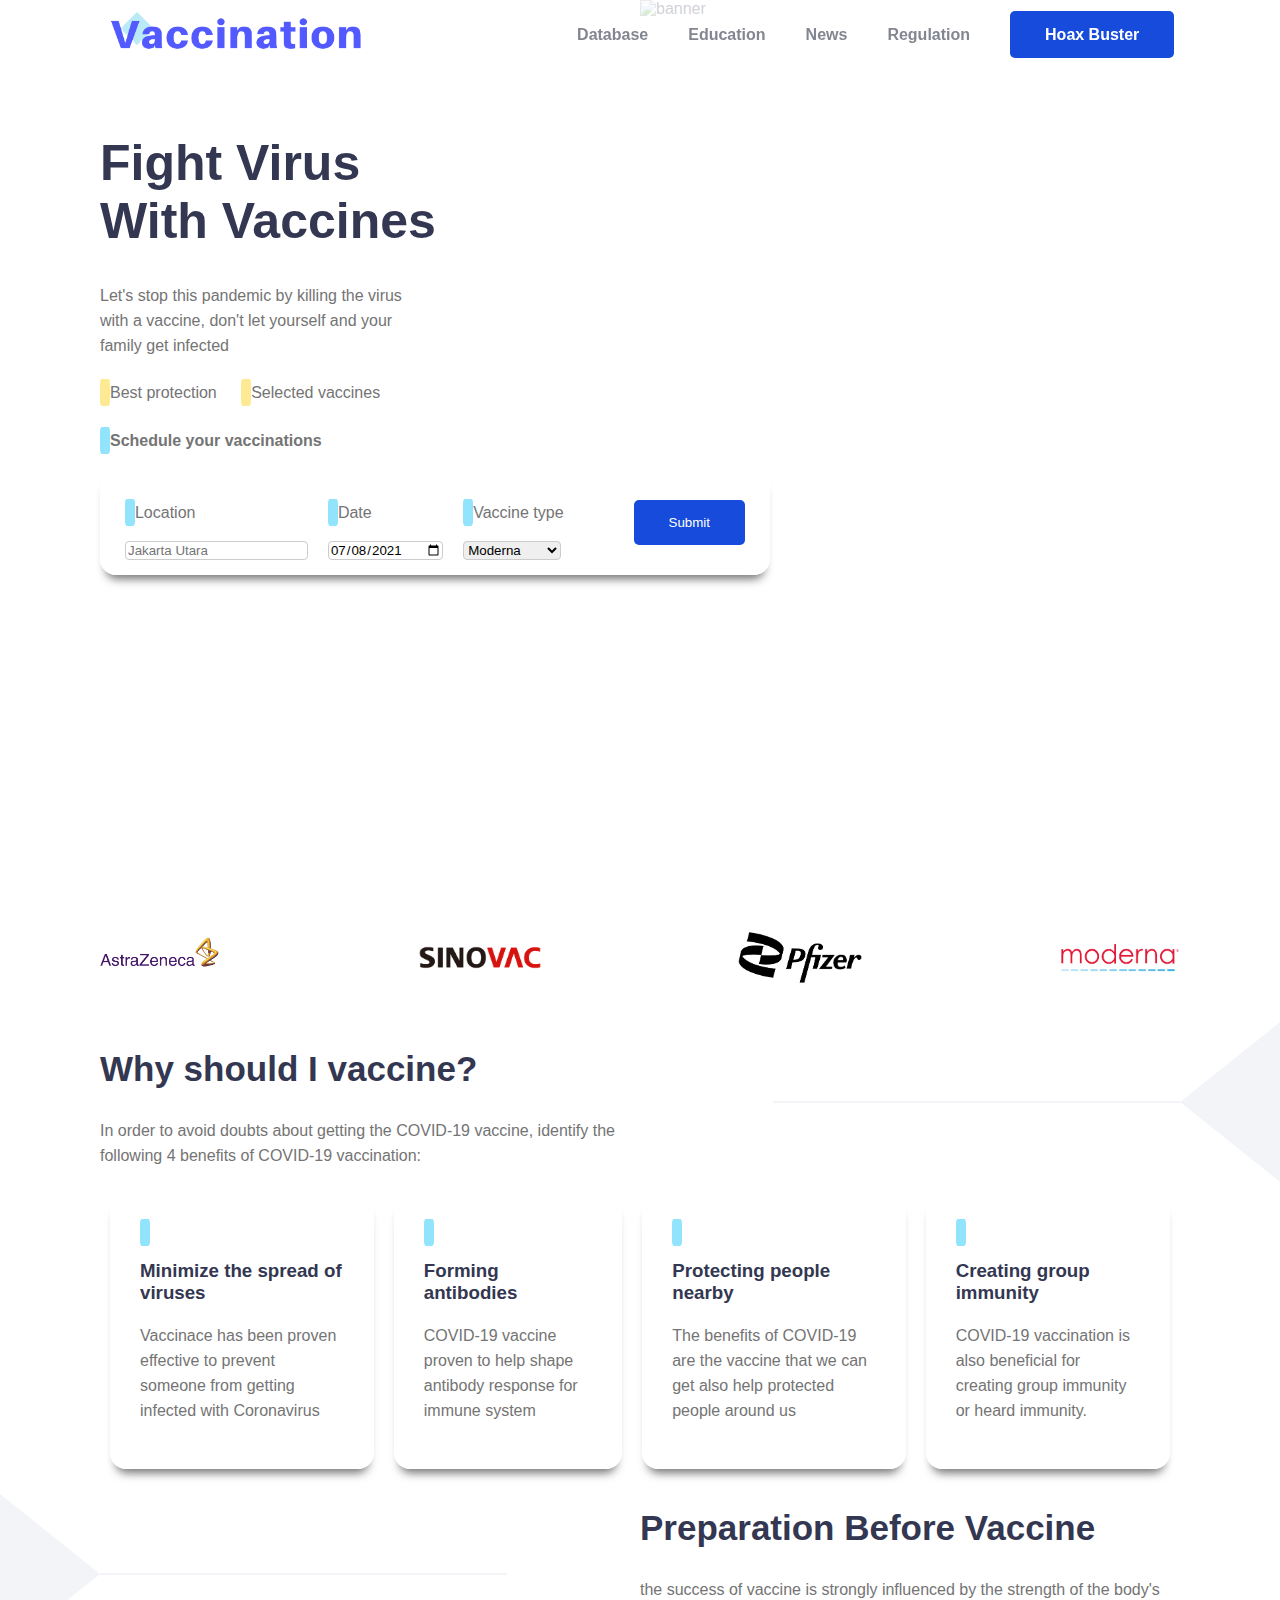
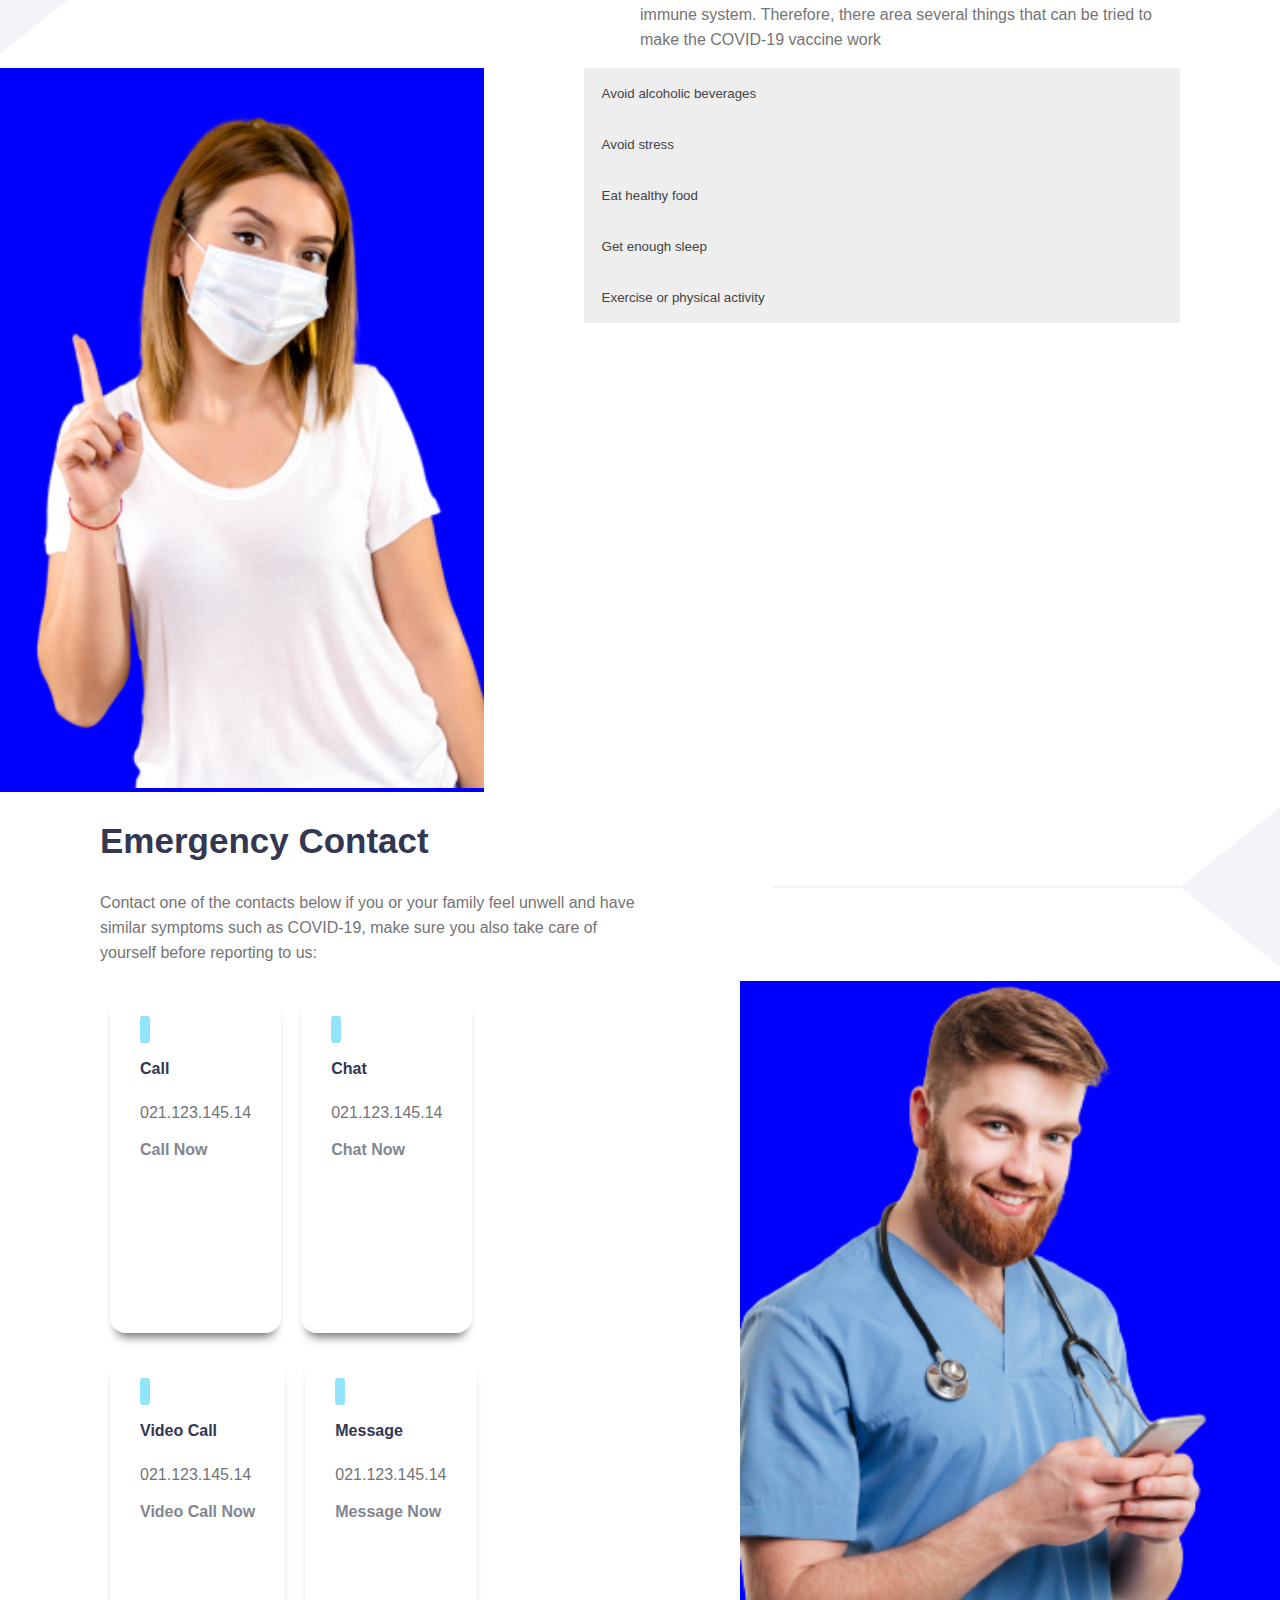
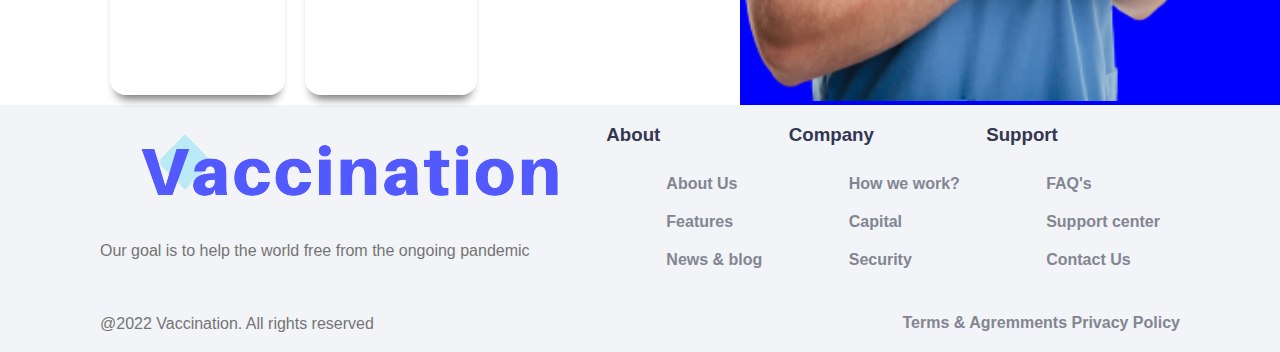
==== commit 965d2b3c: "add styles 1.5" ====
--- a/index.html
+++ b/index.html
@@ -14,7 +14,7 @@
         <header>
             <nav class="flex-container">
                 <div class="caja">
-                    <img class="logo" src="./assets/img/vaccination-logo-short.png" alt="vacination-logo">
+                    <img class="logo" src="./assets/img/vaccination-logo.png" alt="vacination-logo">
                 </div>
                 
                 <ul class="flex-container">
@@ -95,19 +95,20 @@
             <div class="vaccine"><img src="./assets/img/logo-moderna.png" alt="Moderna"></div>
         </section>
 
-        <section id="why" class="section-container">
+        <section id="why">
             <div class="why-should">
-                <div>
+                <div class="caja-size section-container">
                     <h2>Why should  I vaccine?</h2>
                     <p>In order to avoid doubts about getting the COVID-19 vaccine, identify the following 4 benefits of  COVID-19 vaccination:</p>
                 </div>
 
-                <div>
+                <div class="caja-size divisor-end">
                     <hr>
-                </div>
-            </div>
-
-            <div class="reasons">            
+                    <div class="triangulo-izq"></div>
+                </div>
+            </div>
+
+            <div class="caja-flex section-container">            
                 <div class="caja-reason">
                     <i class="fa-solid fa-sliders icon-blue"></i>
                     <h3>Minimize the spread of viruses</h3>
@@ -134,17 +135,26 @@
             </div>
         </section>
 
-
-        <section class="section-container">
-            <h2>Preparation Before Vaccine</h2>
-            <p>the success of vaccine is strongly influenced by the strength of the body's immune system. Therefore, there area several things that can be tried to make the COVID-19 vaccine work</p>
-
+        <section id="preparation">
+
+            <div class="caja-flex">
+                <div class="caja-size divisor-start">
+                    <div class="triangulo-der"></div>
+                    <hr>
+                </div>
+
+                <div class="caja-size section-container">
+                    <h2>Preparation Before Vaccine</h2>
+                    <p>the success of vaccine is strongly influenced by the strength of the body's immune system. Therefore, there area several things that can be tried to make the COVID-19 vaccine work</p>
+                </div>
+            </div>
+           
             <div class="caja-preparation">
-                <div>
-                    <img src="./assets/img/banner-secondary.png">
-                </div>
-                
-                <div>
+                <div class="caja-color">
+                    <img class="image-secondary" src="./assets/img/banner-secondary.png">
+                </div>
+                
+                <div class="section-container">
                     <button class="accordion">Avoid alcoholic beverages</button>
                     <div class="panel">
                         <p>Lorem ipsum, dolor sit amet consectetur adipisicing elit. Cum distinctio iusto eius minima quia omnis delectus laboriosam ut? Vero animi hic error accusantium soluta vel at accusamus? Est, vero aspernatur.</p>
@@ -173,15 +183,20 @@
             </div>
         </section>
 
-
-        <section class="section-container">
-            <div>
-                <h2>Emergency Contact</h2>
-                <p>Contact one of the contacts below if you or your family feel unwell and have similar symptoms such as COVID-19, make sure you also take care of yourself before reporting to us:</p>
+        <section id="contact">
+            <div class="caja-flex">
+                <div class="caja-size section-container">
+                    <h2>Emergency Contact</h2>
+                    <p>Contact one of the contacts below if you or your family feel unwell and have similar symptoms such as COVID-19, make sure you also take care of yourself before reporting to us:</p>    
+                </div>
+                <div class="caja-size divisor-end">
+                    <hr>
+                    <div class="triangulo-izq"></div>
+                </div>
             </div>
 
             <div class="contacts">
-                <div class="caja-contact">
+                <div class="caja-contact section-container">
                     <div class="caja-reason">
                         <i class="fa-solid fa-sliders icon-blue"></i>
                         
@@ -216,15 +231,14 @@
                     </div>
                 </div>
 
-                <div>
-                    <img src="./assets/img/banner-contact.png">
+                <div class="caja-color">
+                    <img class="image-secondary" src="./assets/img/banner-contact.png">
                 </div>
                 
             </div>
         </section>
         
         <footer>
-
             <div class="data-footer">
                 <div>
                     <img src="./assets/img/vaccination-logo.png" alt="Avatar">
--- a/styles/index.css
+++ b/styles/index.css
@@ -36,7 +36,7 @@
     padding: 10px 20px;
 }
 
-.flex-container li a {
+a {
     /* border: 1px solid black; */
     text-decoration: none;
     color: #838691;
@@ -175,9 +175,16 @@
 
 .why-should {
     display: flex;
-}
-
-.reasons {
+    /* flex-flow: row wrap; */
+    align-items: center;
+    justify-content: space-between;
+}
+
+.caja-size {
+    width: 50vw;
+}
+
+.caja-flex {
     display: flex;
 }
 
@@ -232,4 +239,62 @@
     flex-flow: row wrap;
     justify-content: space-between;
     align-items: center;
+    background-color: #F2F4F8;
+}
+
+.triangulo-izq{
+    width: 0; 
+    height: 0; 
+    border-right: 100px solid #F2F4F8;
+    border-top: 80px solid transparent;
+    border-bottom: 80px solid transparent; 
+}
+
+.triangulo-der{
+    width: 0; 
+    height: 0; 
+    border-left: 100px solid #F2F4F8;
+    border-top: 80px solid transparent;
+    border-bottom: 80px solid transparent; 
+}
+
+hr {
+    border: 1px solid #F2F4F8;
+    margin: 0;  
+    width: 75%;
+}
+
+.divisor-end {
+    display: flex;
+    justify-content: flex-end;
+    align-items: center;
+}
+
+.divisor-start {
+    display: flex;
+    justify-content: flex-start;
+    align-items: center;
+}
+
+.caja-color {
+    /* height: 80%; */
+    width: 50vw;
+    background-color: blue;
+}
+
+.image-secondary {
+    /* height: 80vh; */
+    width: 100%;
+    height: 80vh;
+    background-position: center center;
+    object-fit: cover;
+}
+
+.triangulo-equilatero-bottom {
+    width: 0;
+    height: 0;
+    border-right: 100px solid transparent;
+    border-top: 100px solid transparent;
+    border-left: 100px solid transparent;
+    border-bottom: 100px solid #f0ad4e;
 }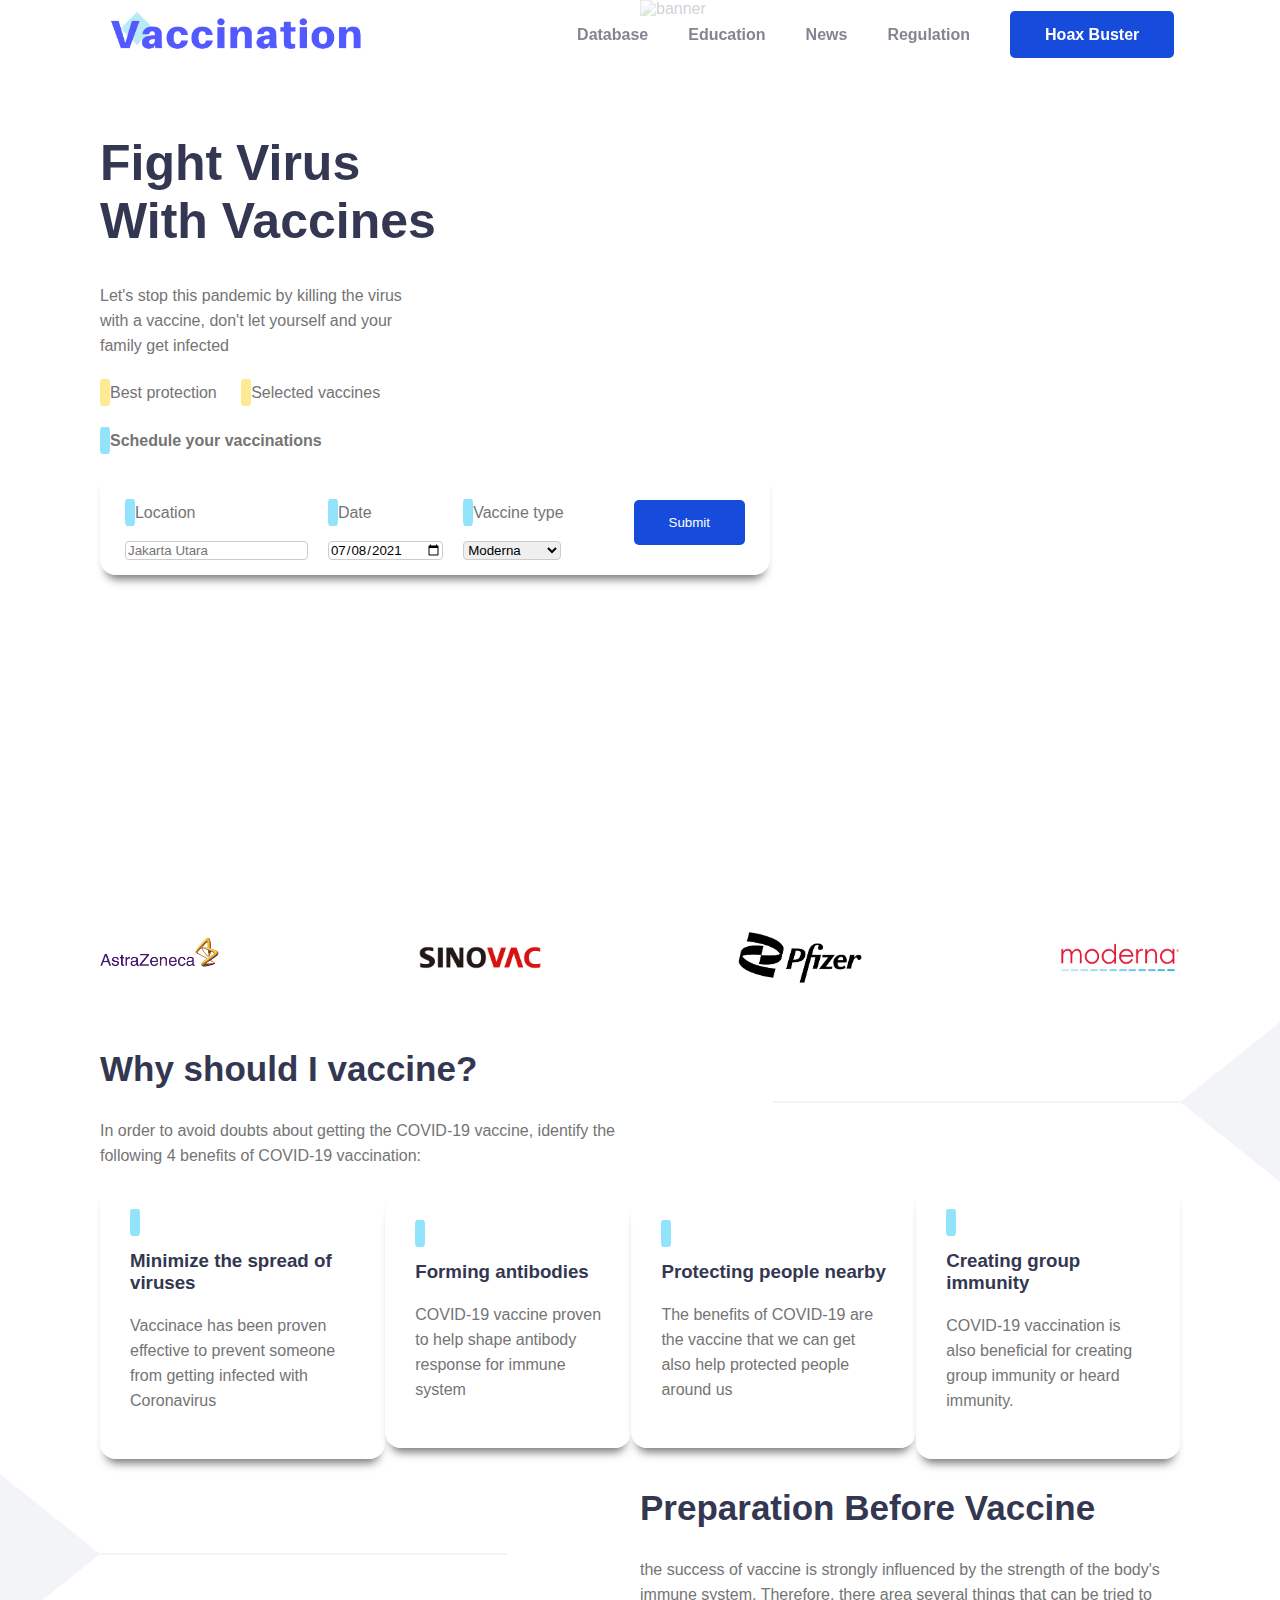
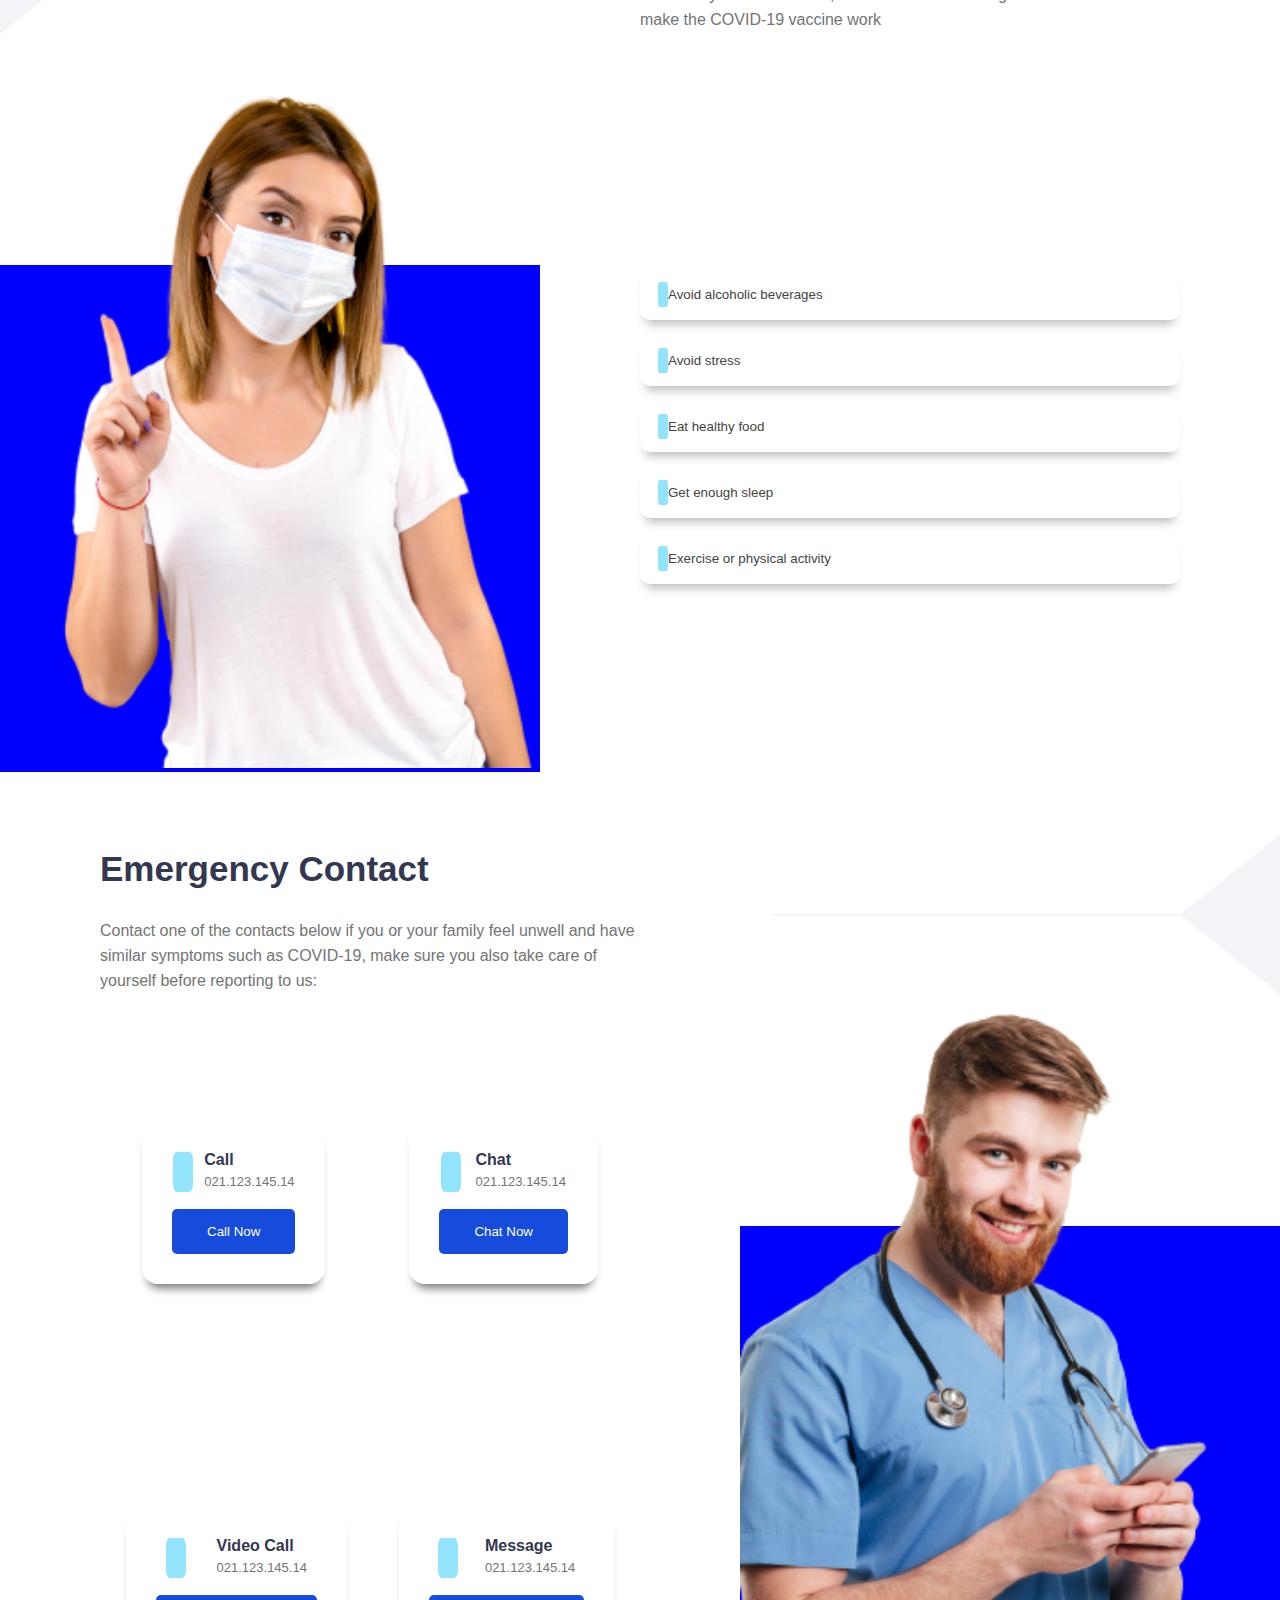
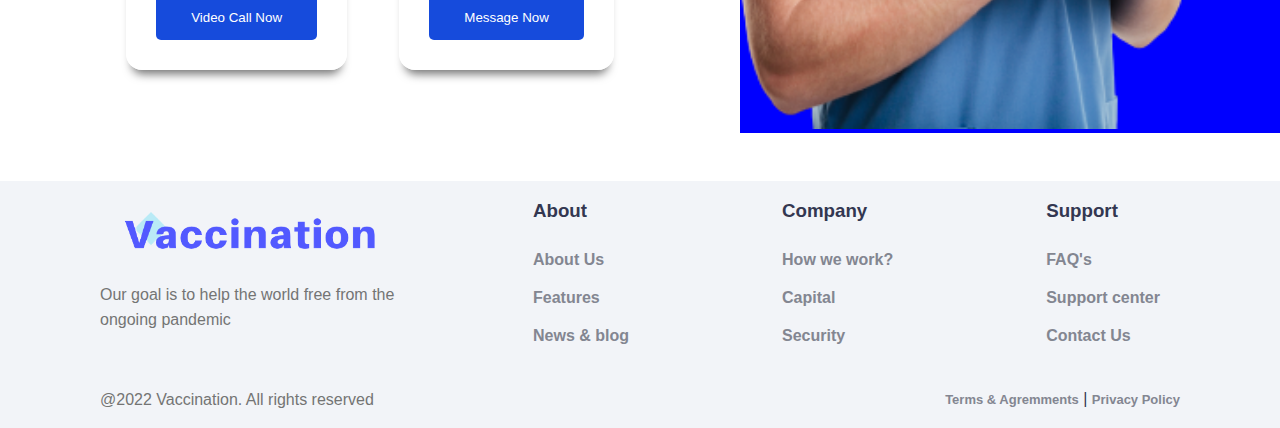
==== commit 8c87dce8: "add styles 1.6" ====
--- a/index.html
+++ b/index.html
@@ -14,18 +14,19 @@
         <header>
             <nav class="flex-container">
                 <div class="caja">
-                    <img class="logo" src="./assets/img/vaccination-logo.png" alt="vacination-logo">
+                    <a href="./index.html">
+                        <img class="logo" src="./assets/img/vaccination-logo.png" alt="vacination-logo">
+                    </a>
                 </div>
                 
                 <ul class="flex-container">
                     <li><a href="#database">Database</a></li>
                     <li><a href="#education">Education</a></li>
-                    <li><a href="#news">News</a></li>
+                    <li><a href="./views/news.html">News</a></li>
                     <li><a href="#regulation">Regulation</a></li>
                     <li><a class="btn-nav" href="#hoaxBuster">Hoax Buster</a></li>
                 </ul>
             </nav>
-           
         </header>
 
         <div class="caja-banner">
@@ -139,8 +140,12 @@
 
             <div class="caja-flex">
                 <div class="caja-size divisor-start">
+
                     <div class="triangulo-der"></div>
                     <hr>
+
+                    <div class="">
+                    </div>
                 </div>
 
                 <div class="caja-size section-container">
@@ -150,32 +155,43 @@
             </div>
            
             <div class="caja-preparation">
-                <div class="caja-color">
+               
+                <div class="caja-color caja-size">
                     <img class="image-secondary" src="./assets/img/banner-secondary.png">
                 </div>
-                
-                <div class="section-container">
-                    <button class="accordion">Avoid alcoholic beverages</button>
+
+                <div class="section-container caja-size">
+                    <button class="accordion">
+                        <i class="fa-solid fa-shield icon-blue"></i>
+                        Avoid alcoholic beverages</button>
                     <div class="panel">
                         <p>Lorem ipsum, dolor sit amet consectetur adipisicing elit. Cum distinctio iusto eius minima quia omnis delectus laboriosam ut? Vero animi hic error accusantium soluta vel at accusamus? Est, vero aspernatur.</p>
                     </div>
 
-                    <button class="accordion">Avoid stress</button>
+                    <button class="accordion">
+                        <i class="fa-solid fa-xmark icon-blue"></i>
+                        Avoid stress</button>
                     <div class="panel">
                         <p>Stress has a profund effect on immune work. Moreover, prolonget stress can increase cortisol production and oxidative stress in the body.</p>
                     </div>
 
-                    <button class="accordion">Eat healthy food</button>
+                    <button class="accordion">
+                        <i class="fa-solid fa-chart-column icon-blue"></i>
+                        Eat healthy food</button>
                     <div class="panel">
                         <p>Lorem ipsum dolor sit amet consectetur adipisicing elit. Placeat in tenetur, iure veniam expedita fuga dolorem pariatur quibusdam eos ipsum illum voluptate dolore aliquam eaque earum libero voluptatem accusantium doloremque.</p>
                     </div>
 
-                    <button class="accordion">Get enough sleep</button>
+                    <button class="accordion">
+                        <i class="fa-solid fa-square-check icon-blue"></i>
+                        Get enough sleep</button>
                     <div class="panel">
                         <p>Lorem ipsum dolor sit amet consectetur adipisicing elit. Ipsum corrupti eius aspernatur, quidem explicabo sed eveniet quod voluptate veritatis ratione distinctio dolorem ipsam laboriosam similique illum at atque perferendis voluptates.</p>
                     </div>
 
-                    <button class="accordion">Exercise or physical activity</button>
+                    <button class="accordion">
+                        <i class="fa-solid fa-heart icon-blue"></i>
+                        Exercise or physical activity</button>
                     <div class="panel">
                         <p>Lorem ipsum dolor sit amet consectetur adipisicing elit. Illum molestias modi molestiae recusandae expedita in iste aut, nulla exercitationem voluptatibus quis laboriosam animi quas nihil sunt tempora vel perspiciatis corporis.</p>
                     </div>
@@ -198,36 +214,56 @@
             <div class="contacts">
                 <div class="caja-contact section-container">
                     <div class="caja-reason">
-                        <i class="fa-solid fa-sliders icon-blue"></i>
+
+                        <div class="caja-x">
+                            <i class="fa-solid fa-phone fa-2xl icon-blue-large"></i>
+
+                            <div>
+                                <h4 class="no-margin">Call</h4>
+                                <p class="no-margin text-small">021.123.145.14</p>
+                            </div>
+                        </div>
+                        <button class="btn-contact">Call Now</button>
+                    </div>
+                    <div class="caja-reason">
+
+                        <div class="caja-x">
+                            <i class="fa-solid fa-comment fa-2xl icon-blue-large"></i>
                         
-                        <h4>Call</h4>
-                        <p>021.123.145.14</p>
+                            <div>
+                                <h4 class="no-margin">Chat</h4>
+                                <p class="no-margin text-small">021.123.145.14</p>
+                            </div>
+                        </div>
                         
-                        <a href="#">Call Now</a>
+                        
+                        <button class="btn-contact">Chat Now</button>
+
                     </div>
                     <div class="caja-reason">
-                        <i class="fa-solid fa-sliders icon-blue"></i>
+                        <div class="caja-x">
+                            <i class="fa-solid fa-video fa-2xl icon-blue-large"></i>
+                            
+                            <div>
+                                <h4 class="no-margin">Video Call</h4>
+                                <p class="no-margin text-small">021.123.145.14</p>
+                            </div>
+                        </div>
                         
-                        <h4>Chat</h4>
-                        <p>021.123.145.14</p>
-                        
-                        <a href="#">Chat Now</a>
+                        <button class="btn-contact">Video Call Now</button>
+
                     </div>
                     <div class="caja-reason">
-                        <i class="fa-solid fa-sliders icon-blue"></i>
-                        
-                        <h4>Video Call</h4>
-                        <p>021.123.145.14</p>
-                        
-                        <a href="#">Video Call Now</a>
-                    </div>
-                    <div class="caja-reason">
-                        <i class="fa-solid fa-sliders icon-blue"></i>
-                        
-                        <h4>Message</h4>
-                        <p>021.123.145.14</p>
-                        
-                        <a href="#">Message Now</a>
+                        <div class="caja-x">
+                            <i class="fa-solid fa-envelope fa-2xl icon-blue-large"></i>
+                            <div>
+                                <h4 class="no-margin">Message</h4>
+                                <p class="no-margin text-small">021.123.145.14</p>
+                            </div>
+                        </div>
+
+                        <button class="btn-contact">Message Now</button>
+
                     </div>
                 </div>
 
@@ -240,14 +276,16 @@
         
         <footer>
             <div class="data-footer">
-                <div>
-                    <img src="./assets/img/vaccination-logo.png" alt="Avatar">
+                <div class="caja">
+                    <a href="./index.html">
+                        <img class="logo" src="./assets/img/vaccination-logo.png" alt="Avatar">
+                    </a>
                     <p>Our goal is to help the world free from the ongoing pandemic</p>
                 </div>
 
                 <div>
                     <h3>About</h3>
-                    <ul>
+                    <ul class="footer">
                         <li><a href="#about">About Us</a></li>
                         <li><a href="#features">Features</a></li>
                         <li><a href="#news">News & blog</a></li>
@@ -257,7 +295,7 @@
 
                 <div>
                     <h3>Company</h3>
-                    <ul>
+                    <ul class="footer">
                         <li><a href="#how-work">How we work?</a></li>
                         <li><a href="#capital">Capital</a></li>
                         <li><a href="#security">Security</a></li>
@@ -266,7 +304,7 @@
                 
                 <div>
                     <h3>Support</h3>
-                    <ul>
+                    <ul class="footer">
                         <li><a href="#faq">FAQ's</a></li>
                         <li><a href="#support">Support center</a></li>
                         <li><a href="#contact">Contact Us</a></li>
@@ -278,8 +316,8 @@
                 <p>@2022 Vaccination. All rights reserved</p>
 
                 <div>
-                    <a href="#">Terms & Agremments</a>
-                    <a href="#">Privacy Policy</a>
+                    <a class="text-small" href="#">Terms & Agremments</a> |
+                    <a class="text-small" href="#">Privacy Policy</a>
                 </div>
             </div>           
         </footer>
--- a/styles/index.css
+++ b/styles/index.css
@@ -8,6 +8,15 @@
     /* background-color: beige; */
 }
 
+.no-margin {
+    margin: 0px;
+    margin-left: 10px;
+}
+
+.text-small {
+    font-size: small;
+}
+
 .container {
     /* width: 90%; */
     margin: 0 auto;
@@ -29,6 +38,10 @@
 
 .caja {
     width: 300px;
+}
+
+.footer, .footer li{
+    padding-left: 0;
 }
 
 li {
@@ -106,6 +119,13 @@
 .icon-blue {
     background-color: #46d1fc96;
     padding: 5px;
+    color: #00ccffef;
+    border-radius: 20%;
+}
+
+.icon-blue-large {
+    background-color: #46d1fc96;
+    padding: 20px 10px 20px 10px;
     color: #00ccffef;
     border-radius: 20%;
 }
@@ -139,6 +159,16 @@
     /* border: 1px solid black; */
 }
 
+.btn-contact {
+    background-color: #164BDC;
+    color: white;
+    border-radius: 5px;
+    border: none;
+    padding: 15px 35px;
+    margin-top: 15px;
+    width: 100%;
+}
+
 .flex-container li .btn-nav {
     background-color: #164BDC;
     color: white;
@@ -193,15 +223,27 @@
     box-shadow: 0px 10px 10px -6px #747474;
     border-radius: 16px;
     padding: 30px;
-    margin: 10px;
+    margin: auto;
 }
 
 .caja-preparation {
     display: flex;
+    justify-content: space-between;
+    align-items: center;
+}
+
+.caja-x {
+    display: flex;
+    flex-flow: row wrap;
+    justify-content: space-around;
+    align-items: center;
 }
 
 .accordion {
-    background-color: #eee;
+    background-color: white;
+    box-shadow: 0px 10px 10px -6px #7474747c;
+    border-radius: 10px;
+    margin-bottom: 15px;
     color: #444;
     cursor: pointer;
     padding: 18px;
@@ -230,6 +272,7 @@
 .caja-contact {
     display: flex;
     flex-flow: row wrap;
+    justify-content: space-around;
     width: 50vw;
 }
 
@@ -272,20 +315,21 @@
 
 .divisor-start {
     display: flex;
+    flex-flow: row wrap;
     justify-content: flex-start;
     align-items: center;
 }
 
 .caja-color {
-    /* height: 80%; */
-    width: 50vw;
-    background-color: blue;
+    width: 50vw;
+    background: linear-gradient(to top, blue 0%, blue 70%, white 70%, white 100% );
+    margin-bottom: 3em;
 }
 
 .image-secondary {
+    height: 80vh;
+    width: 100%;
     /* height: 80vh; */
-    width: 100%;
-    height: 80vh;
     background-position: center center;
     object-fit: cover;
 }
@@ -297,4 +341,9 @@
     border-top: 100px solid transparent;
     border-left: 100px solid transparent;
     border-bottom: 100px solid #f0ad4e;
-}+}
+
+.caja-superposition {
+    position: absolute;
+}
+
